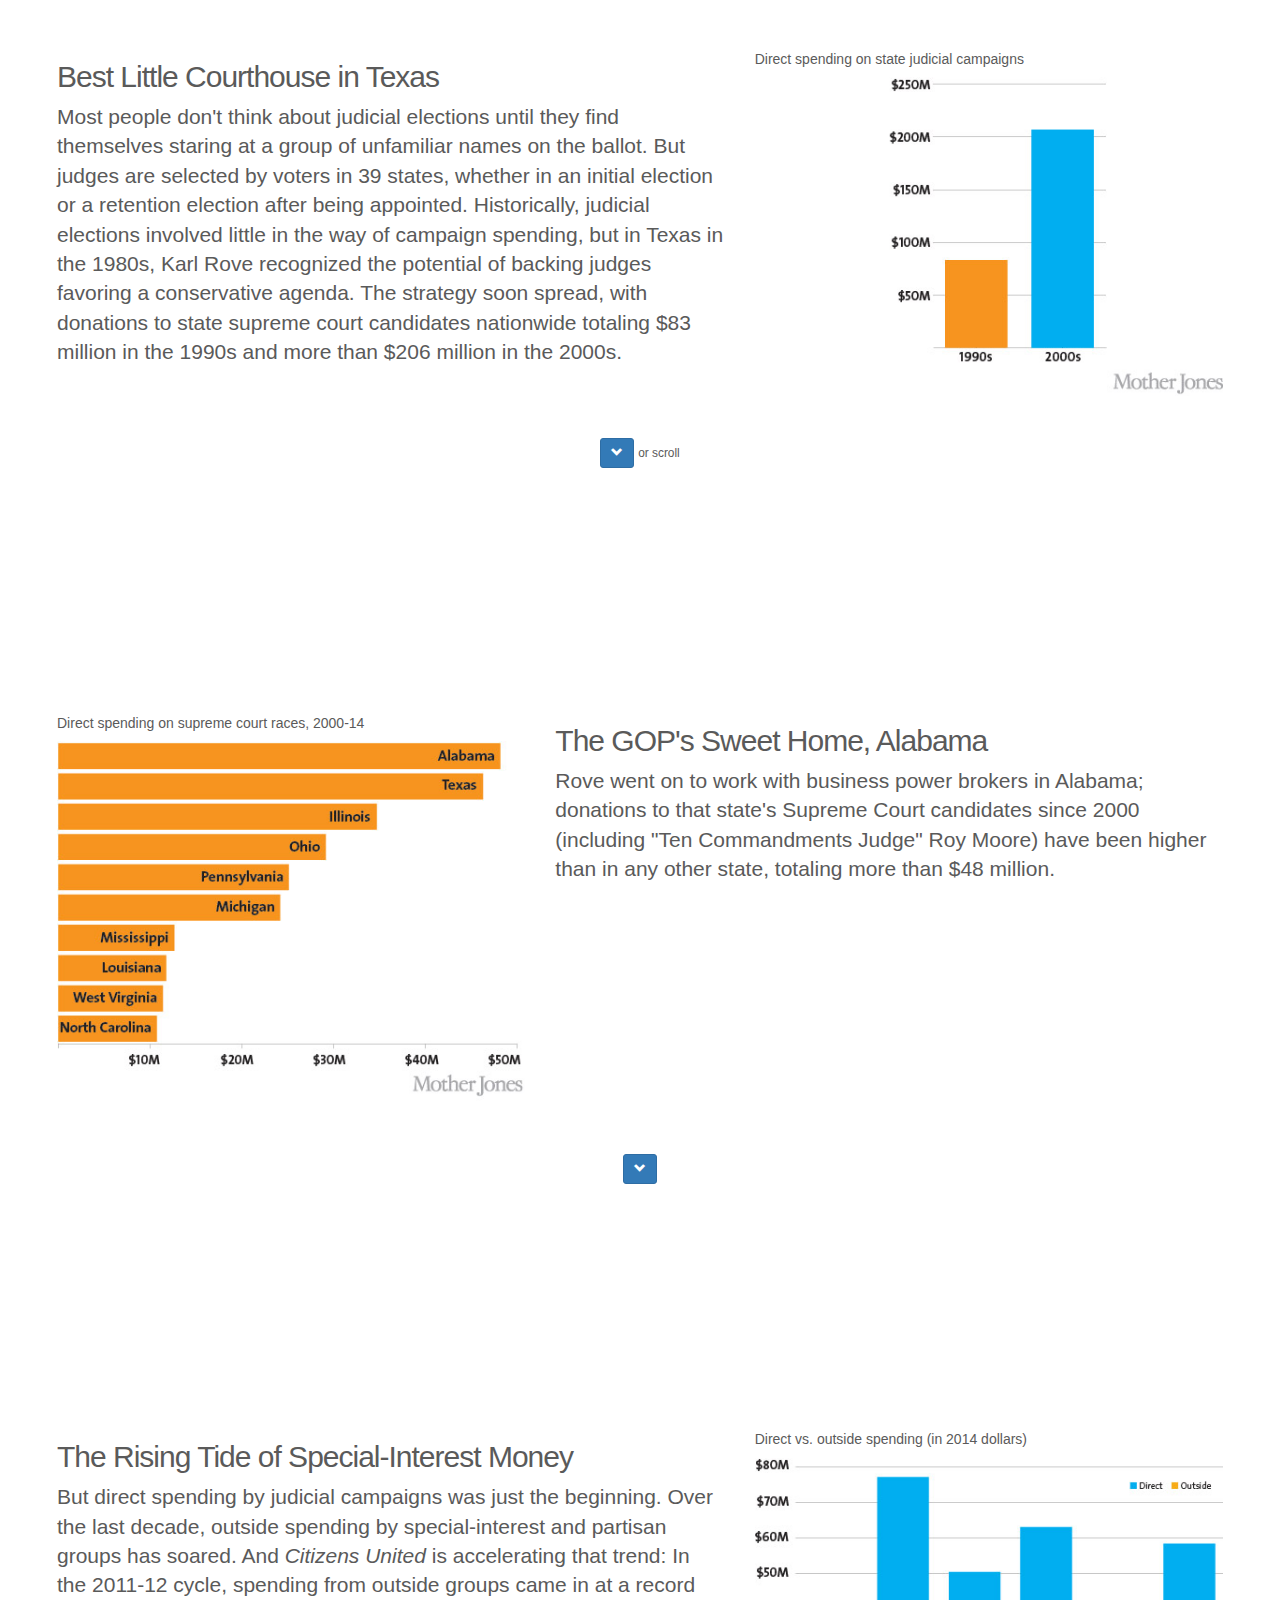
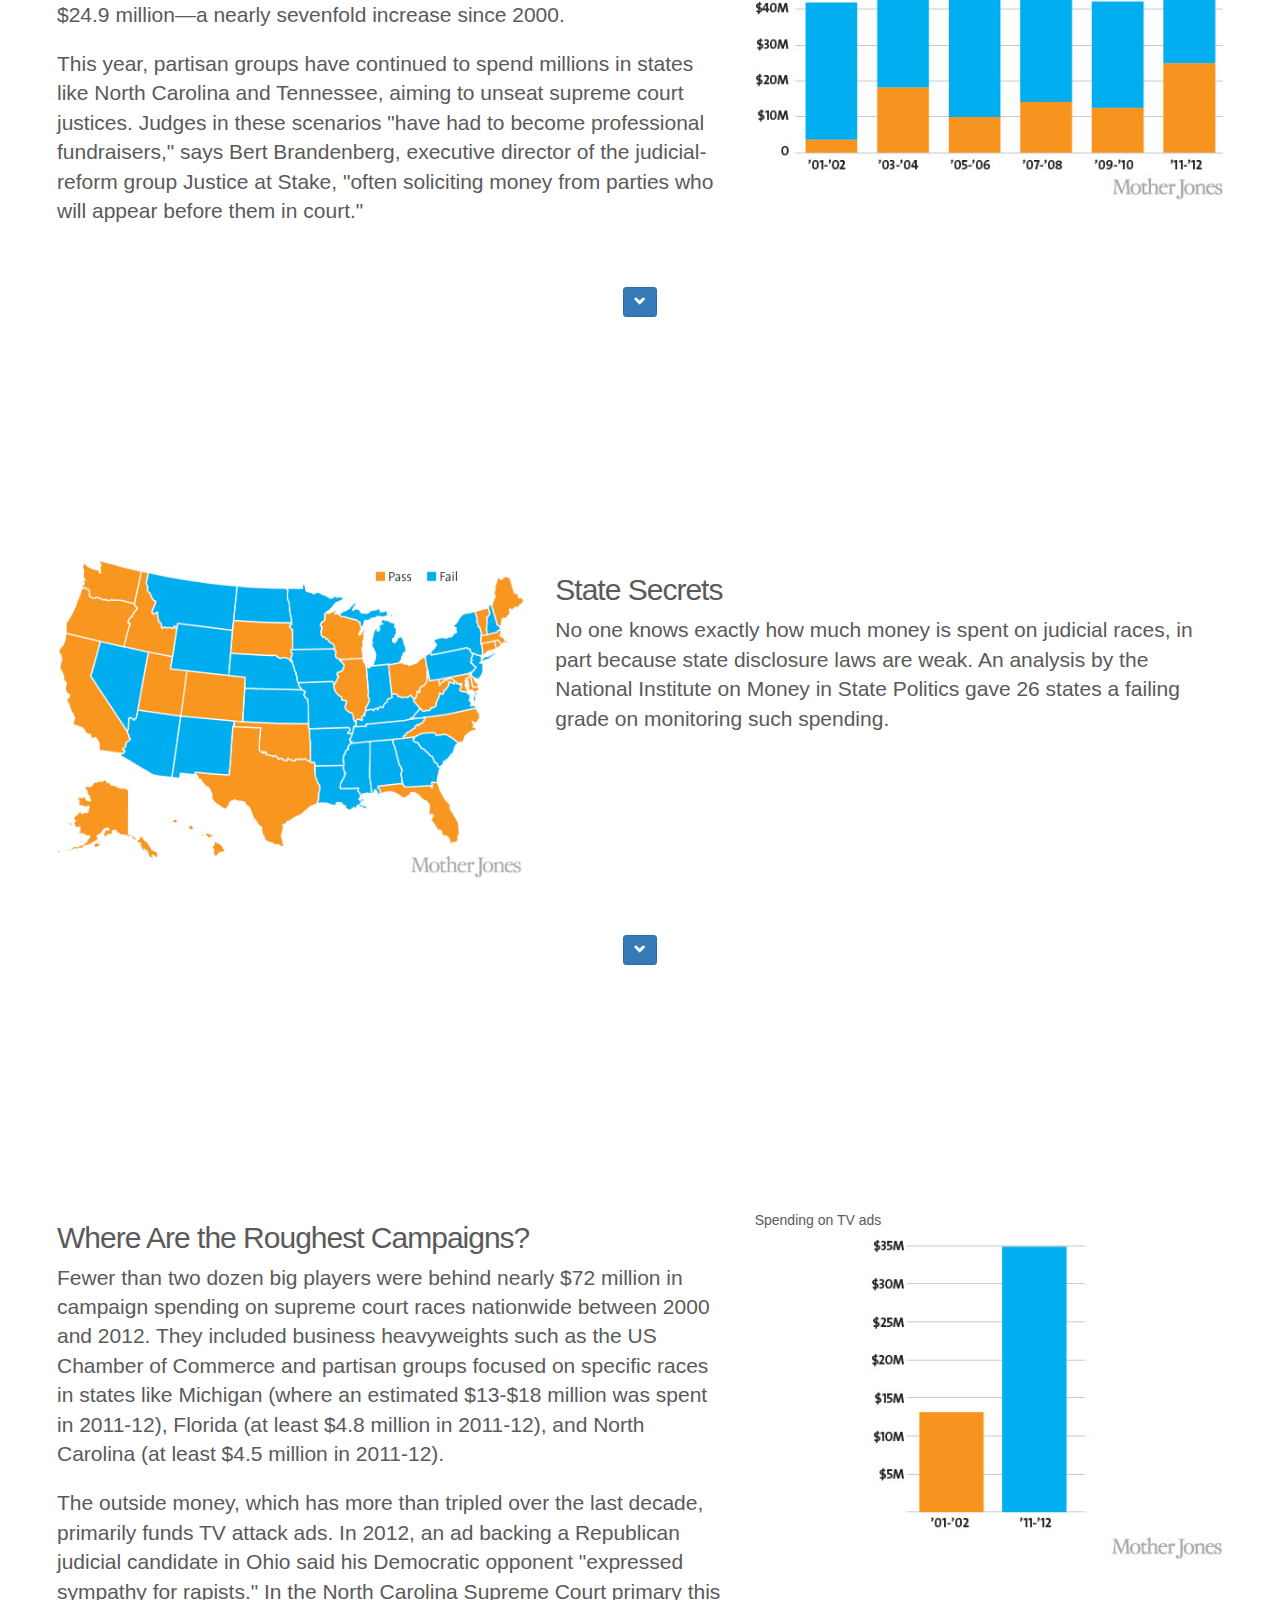
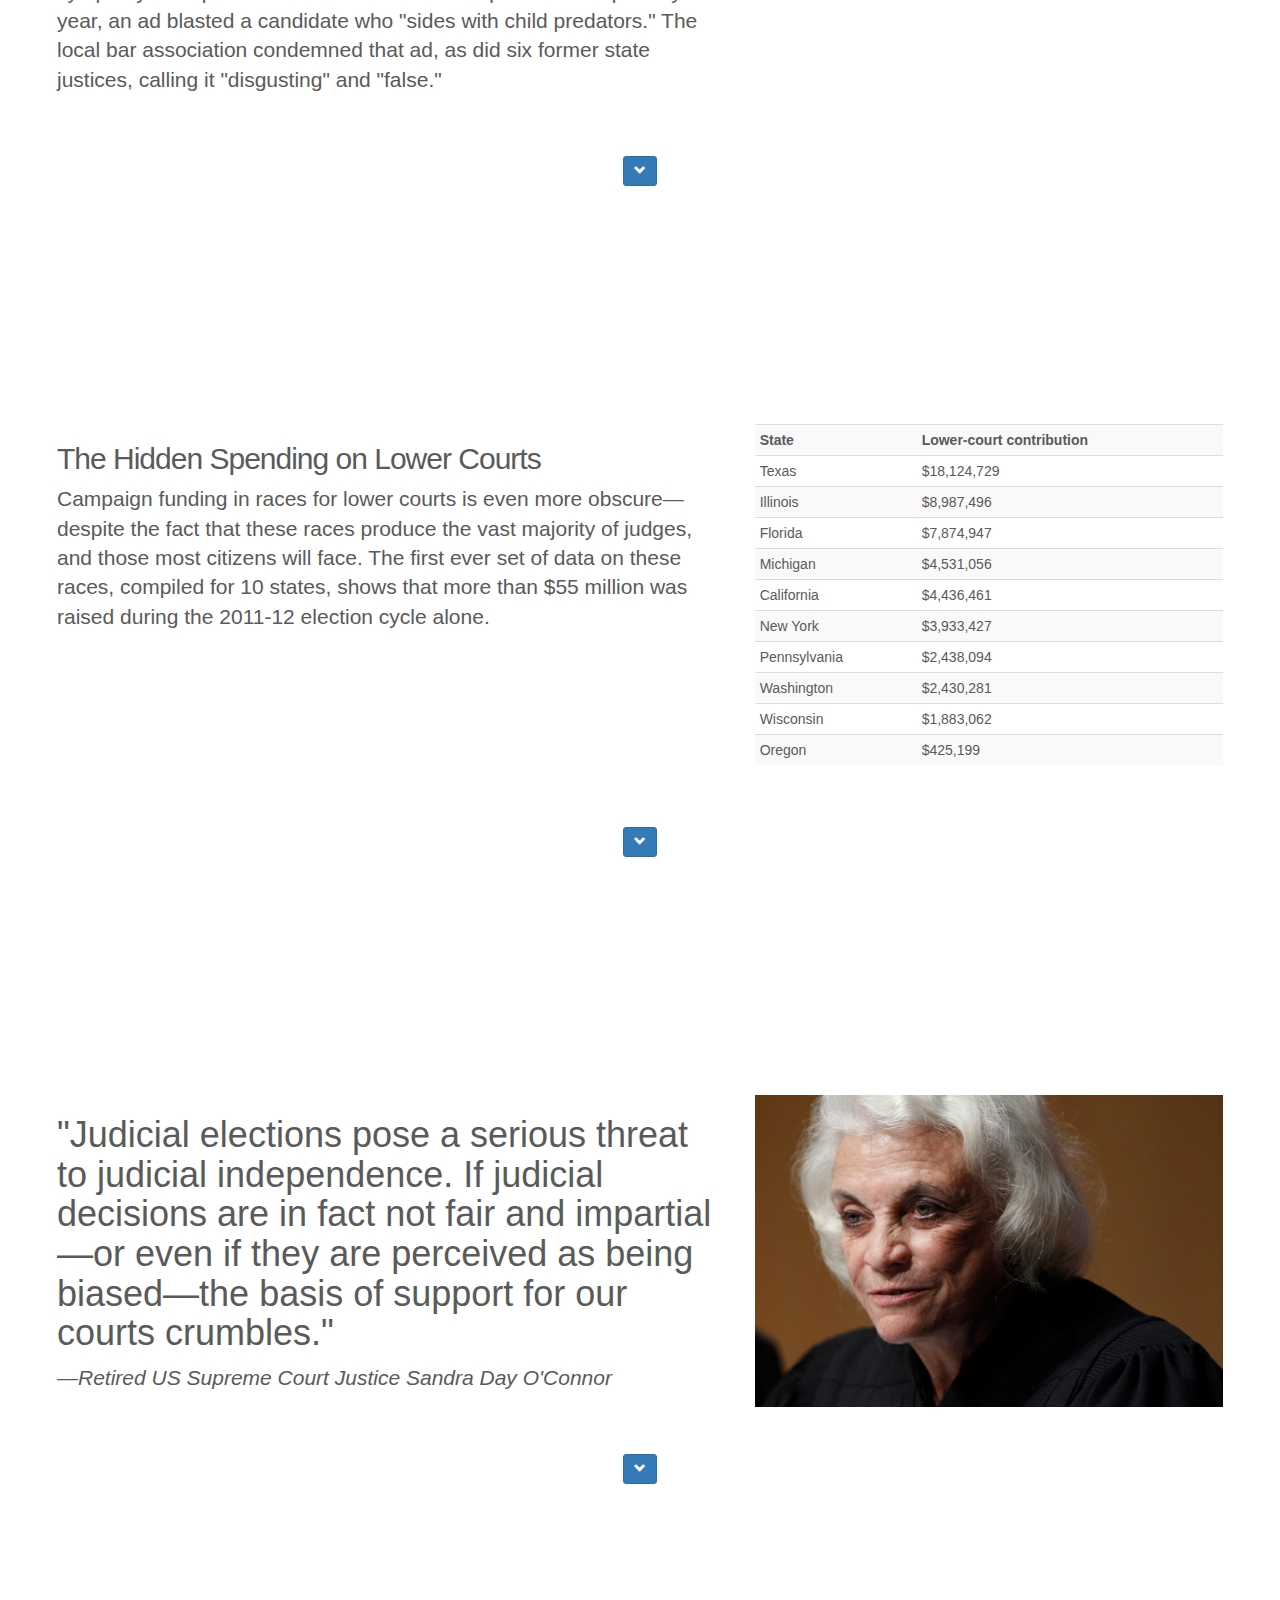
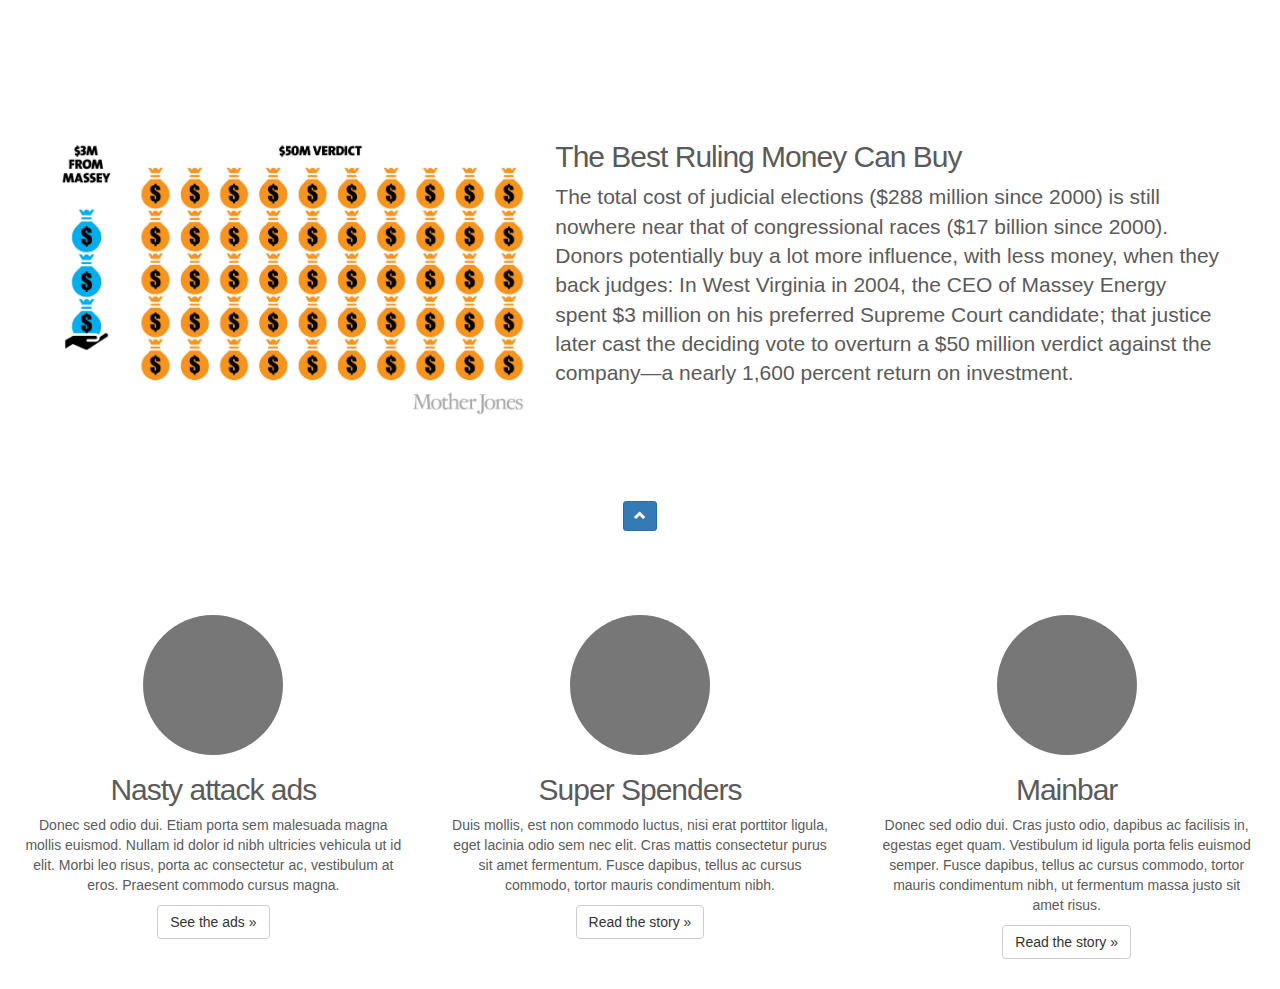
==== index.html @ cfb6a89c "Better shell positioning" ====
<!DOCTYPE html>
<html lang="en">
<head>
<title>Mother Jones Judicial Elections Explainer</title>
<meta charset="utf-8">
<meta http-equiv="X-UA-Compatible" content="IE=edge">
<meta name="viewport" content="width=device-width, initial-scale=1">
<link rel="stylesheet" href="https://maxcdn.bootstrapcdn.com/bootstrap/3.2.0/css/bootstrap.min.css">
<link href="style.css" rel="stylesheet">
<!-- HTML5 shim and Respond.js IE8 support of HTML5 elements and media queries -->
<!--[if lt IE 9]>
<script src="https://oss.maxcdn.com/html5shiv/3.7.2/html5shiv.min.js"></script>
<script src="https://oss.maxcdn.com/respond/1.4.2/respond.min.js"></script>
<![endif]-->
  
</head>

<body>

<div class="container-fluid">

<section class="row" id="start">        
<div class="col-md-7">
<h2>Best Little Courthouse in Texas</h2>
<p class="lead">Most people don't think about judicial elections until they find themselves staring at a group of unfamiliar names on the ballot. But judges are selected by voters in 39 states, whether in an initial election or a retention election after being appointed. Historically, judicial elections involved little in the way of campaign spending, but in Texas in the 1980s, Karl Rove recognized the potential of backing judges favoring a conservative agenda. The strategy soon spread, with donations to state supreme court candidates nationwide totaling $83 million in the 1990s and more than $206 million in the 2000s.</p>
</div>
<div class="col-md-5">
<div class="caption">
<h5>Direct spending on state judicial campaigns</h5>
</div>
<img class="img-responsive" src="img/rove.jpg" alt="Generic placeholder image"/>
</div>    
</section>
<p class="text-center jump">
<a data-scroll class="btn btn-primary btn-sm" href="#alabama" role="button"><span class="glyphicon glyphicon-chevron-down"></span></a>
<span class="muted small">or scroll</span>
</p>


<section class="row" id="alabama">
<div class="col-md-5">
<div class="caption">
<h5>Direct spending on supreme court races, 2000-14</h5>
</div>
<img class="img-responsive" src="img/topten.jpg" alt="Generic placeholder image">
</div>
<div class="col-md-7">
<h2>The GOP's Sweet Home, Alabama</h2>
<p class="lead">Rove went on to work with business power brokers in Alabama; donations to that state's Supreme Court candidates since 2000 (including "Ten Commandments Judge" Roy Moore) have been higher than in any other state, totaling more than $48 million.</p>
</div>
</section>
<p class="text-center jump">
<a data-scroll class="btn btn-primary btn-sm" href="#specint" role="button"><span class="glyphicon glyphicon-chevron-down"></span></a>
</p>



<section class="row" id="specint">
<div class="col-md-7">
<h2>The Rising Tide of Special-Interest Money</h2>
<p class="lead">But direct spending by judicial campaigns was just the beginning. Over the last decade, outside spending by special-interest and partisan groups has soared. And <em>Citizens United</em> is accelerating that trend: In the 2011-12 cycle, spending from outside groups came in at a record $24.9 million&#8212;a nearly sevenfold increase since 2000.</p>
<p class="lead">This year, partisan groups have continued to spend millions in states like North Carolina and Tennessee, aiming to unseat supreme court justices.
Judges in these scenarios "have had to become professional fundraisers," says Bert Brandenberg, executive director of the judicial-reform group Justice at Stake, "often soliciting money from parties who will appear before them in court."</p>
</div>
<div class="col-md-5">
<div class="caption">
<h5>Direct vs. outside spending (in 2014 dollars)</h5>
</div>
<img class="img-responsive" src="img/independentspending.jpg" alt="Generic placeholder image">
</section>
<p class="text-center jump">
<a data-scroll class="btn btn-primary btn-sm" href="#failing" role="button"><span class="glyphicon glyphicon-chevron-down"></span></a>
</p>

<section class="row" id="failing">
<div class="col-md-5">
<img class="img-responsive" src="img/failing.jpg" alt="Generic placeholder image">
</div>
<div class="col-md-7">
<h2>State Secrets</h2>
<p class="lead">No one knows exactly how much money is spent on judicial races, in part because state disclosure laws are weak. An analysis by the National Institute on Money in State Politics gave 26 states a failing grade on monitoring such spending.</p>
</div>
</section>
<p class="text-center jump">
<a data-scroll class="btn btn-primary btn-sm" href="#ads" role="button"><span class="glyphicon glyphicon-chevron-down"></span></a>
</p>



<section class="row" id="ads">
<div class="col-md-7">
<h2>Where Are the Roughest Campaigns?</h2>
<p class="lead">Fewer than two dozen big players were behind nearly $72 million in campaign spending on supreme court races nationwide between 2000 and 2012. They included business heavyweights such as the US Chamber of Commerce and partisan groups focused on specific races in states like Michigan (where an estimated $13-$18 million was spent in 2011-12), Florida (at least $4.8 million in 2011-12), and North Carolina (at least $4.5 million in 2011-12).<p>
<p class="lead">The outside money, which has more than tripled over the last decade, primarily funds TV attack ads. In 2012, an ad backing a Republican judicial candidate in Ohio said his Democratic opponent "expressed sympathy for rapists." In the North Carolina Supreme Court primary this year, an ad blasted a candidate who "sides with child predators." The local bar association condemned that ad, as did six former state justices, calling it "disgusting" and "false."</p>
</div>
<div class="col-md-5">
<div class="caption">
<h5>Spending on TV ads</h5>
</div>
<img class="img-responsive" src="img/ads.jpg" alt="Generic placeholder image">
</div>
</section>
<p class="text-center jump">
<a data-scroll class="btn btn-primary btn-sm" href="#lowercourts" role="button"><span class="glyphicon glyphicon-chevron-down"></span></a>
</p>



<section class="row" id="lowercourts">
<div class="col-md-7">
<h2>The Hidden Spending on Lower Courts</h2>
<p class="lead">Campaign funding in races for lower courts is even more obscure&#8212;despite the fact that these races produce the vast majority of judges, and those most citizens will face. The first ever set of data on these races, compiled for 10 states, shows that more than $55 million was raised during the 2011-12 election cycle alone.</p>
</div>
<div class="col-md-5">
<table class="table table-condensed table-striped">
<tr><th>State</th><th>Lower-court contribution</th></tr>
<tr><td>Texas</td><td>$18,124,729</td></tr>
<tr><td>Illinois</td><td>$8,987,496</td></tr>
<tr><td>Florida</td><td>$7,874,947</td></tr>
<tr><td>Michigan</td><td>$4,531,056</td></tr>
<tr><td>California</td><td>$4,436,461</td></tr>
<tr><td>New York</td><td>$3,933,427</td></tr>
<tr><td>Pennsylvania</td><td>$2,438,094</td></tr>
<tr><td>Washington</td><td>$2,430,281</td></tr>
<tr><td>Wisconsin</td><td>$1,883,062</td></tr>
<tr><td>Oregon</td><td>$425,199</td></tr>
</table>
</div>
</section>
<p class="text-center jump">
<a data-scroll class="btn btn-primary btn-sm" href="#oconnor" role="button"><span class="glyphicon glyphicon-chevron-down"></span></a>
</p>

<section class="row" id="oconnor">
<div class="col-md-7">
<div class="center-block lead">
<h1>"Judicial elections pose a serious threat to judicial independence. If judicial decisions are in fact not fair and impartial&#8212;or even if they are perceived as being biased&#8212;the basis of support for our courts crumbles."
</h1>
<footer><cite title="Source Title">&#8212;Retired US Supreme Court Justice Sandra Day O'Connor</cite></footer>
</div>
</div>
<div class="col-md-5">
<div class="caption">
</div>
<img class="img-responsive" src="img/oconnor.jpg" alt="Generic placeholder image">
</div>
</section>
<p class="text-center jump">
<a data-scroll class="btn btn-primary btn-sm" href="#superspenders" role="button"><span class="glyphicon glyphicon-chevron-down"></span></a>
</p>



<section class="row" id="superspenders">
<div class="col-md-5">
<img class="img-responsive" src="img/judicial_map-money2.jpg" alt="Generic placeholder image">
</div>
<div class="col-md-7">
<h2>The Best Ruling Money Can Buy</h2>
<p class="lead">The total cost of judicial elections ($288 million since 2000) is still nowhere near that of congressional races ($17 billion since 2000). Donors potentially buy a lot more influence, with less money, when they back judges: In West Virginia in 2004, the CEO of Massey Energy spent $3 million on his preferred Supreme Court candidate; that justice later cast the deciding vote to overturn a $50 million verdict against the company&#8212;a nearly 1,600 percent return on investment.</p>
</div>
</section>
<p class="text-center jump" id="last">
<a data-scroll class="btn btn-primary btn-sm" href="#start" role="button"><span class="glyphicon glyphicon-chevron-up"></span></a>
</p>

<!-- /END THE SECTIONS -->

<!-- Three columns of text below the carousel -->
<div class="row">
<div class="col-lg-4">
<img class="img-circle" src="[data-uri]" alt="Generic placeholder image" style="width: 140px; height: 140px;">
<h2>Nasty attack ads</h2>
<p>Donec sed odio dui. Etiam porta sem malesuada magna mollis euismod. Nullam id dolor id nibh ultricies vehicula ut id elit. Morbi leo risus, porta ac consectetur ac, vestibulum at eros. Praesent commodo cursus magna.</p>
<p><a class="btn btn-default" href="#" role="button">See the ads &raquo;</a></p>
</div><!-- /.col-lg-4 -->
<div class="col-lg-4">
<img class="img-circle" src="[data-uri]" alt="Generic placeholder image" style="width: 140px; height: 140px;">
<h2>Super Spenders</h2>
<p>Duis mollis, est non commodo luctus, nisi erat porttitor ligula, eget lacinia odio sem nec elit. Cras mattis consectetur purus sit amet fermentum. Fusce dapibus, tellus ac cursus commodo, tortor mauris condimentum nibh.</p>
<p><a class="btn btn-default" href="#" role="button">Read the story &raquo;</a></p>
</div><!-- /.col-lg-4 -->
<div class="col-lg-4">
<img class="img-circle" src="[data-uri]" alt="Generic placeholder image" style="width: 140px; height: 140px;">
<h2>Mainbar</h2>
<p>Donec sed odio dui. Cras justo odio, dapibus ac facilisis in, egestas eget quam. Vestibulum id ligula porta felis euismod semper. Fusce dapibus, tellus ac cursus commodo, tortor mauris condimentum nibh, ut fermentum massa justo sit amet risus.</p>
<p><a class="btn btn-default" href="#" role="button">Read the story &raquo;</a></p>
</div><!-- /.col-lg-4 -->
</div><!-- /.row -->

<script src="https://ajax.googleapis.com/ajax/libs/jquery/1.11.1/jquery.min.js"></script>
<script type="text/javascript" src="http://assets.motherjones.com/interactives/plugins/pym.js/src/pym.js"></script>
<script src="js/smooth-scroll.js"></script>
<script> smoothScroll.init({
}); 
</script>
<script> var pymChild = new pym.Child(); </script>

</div>

</body>
</html>
---- style.css ----
body {
color: #5a5a5a;
}

.col-lg-4 {
margin-bottom: 20px;
text-align: center;
}

.col-lg-4 p {
margin-right: 10px;
margin-left: 10px;
}

section {
padding: 3em;
}

h2 {
font-weight: 300;
line-height: 1;
letter-spacing: -1px;
}

.jump {
margin-bottom: 14em;
}

#last {
  margin-bottom: 6em;
}


@media only screen and (min-width : 320px) and (max-width : 480px) {

.jump {
  display: none;
}
section {
  padding: 1em;
  margin-bottom: 10em;
}
h1 {
	font-size: 1.5em;
}
}
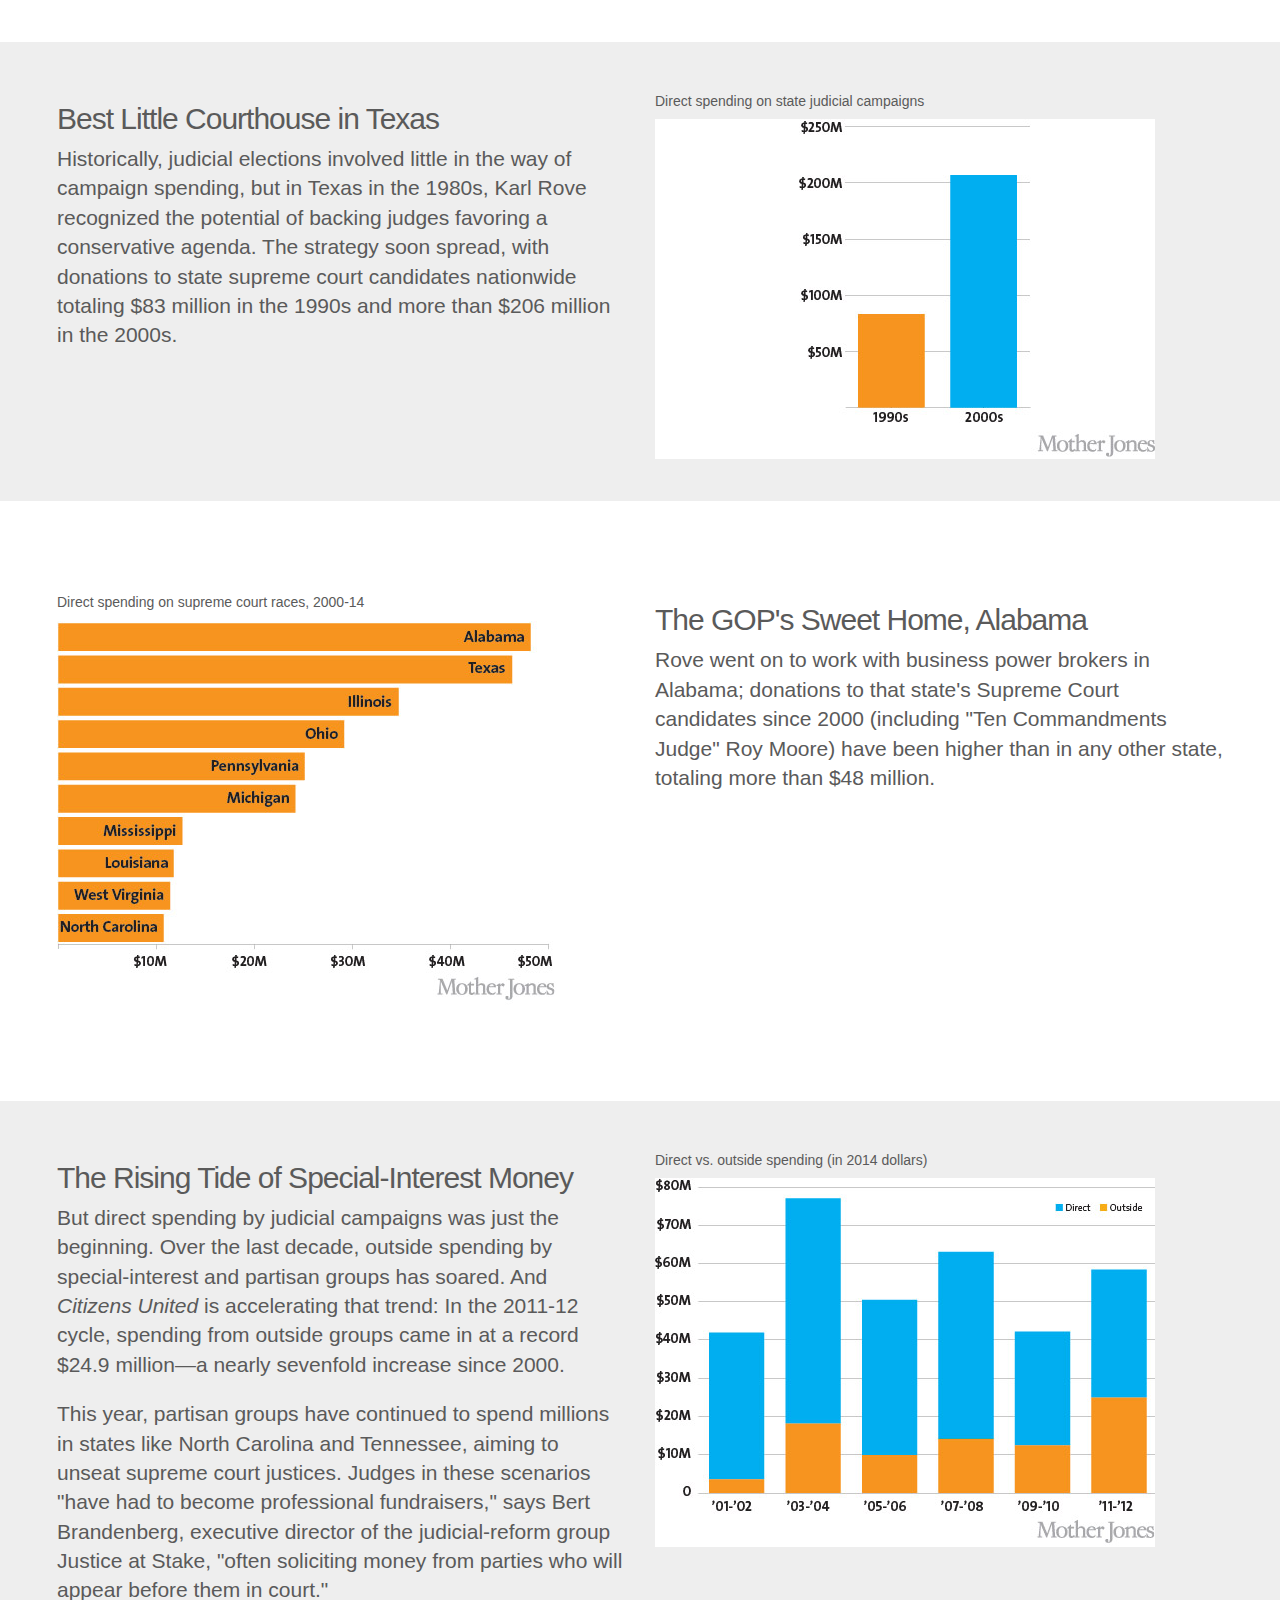
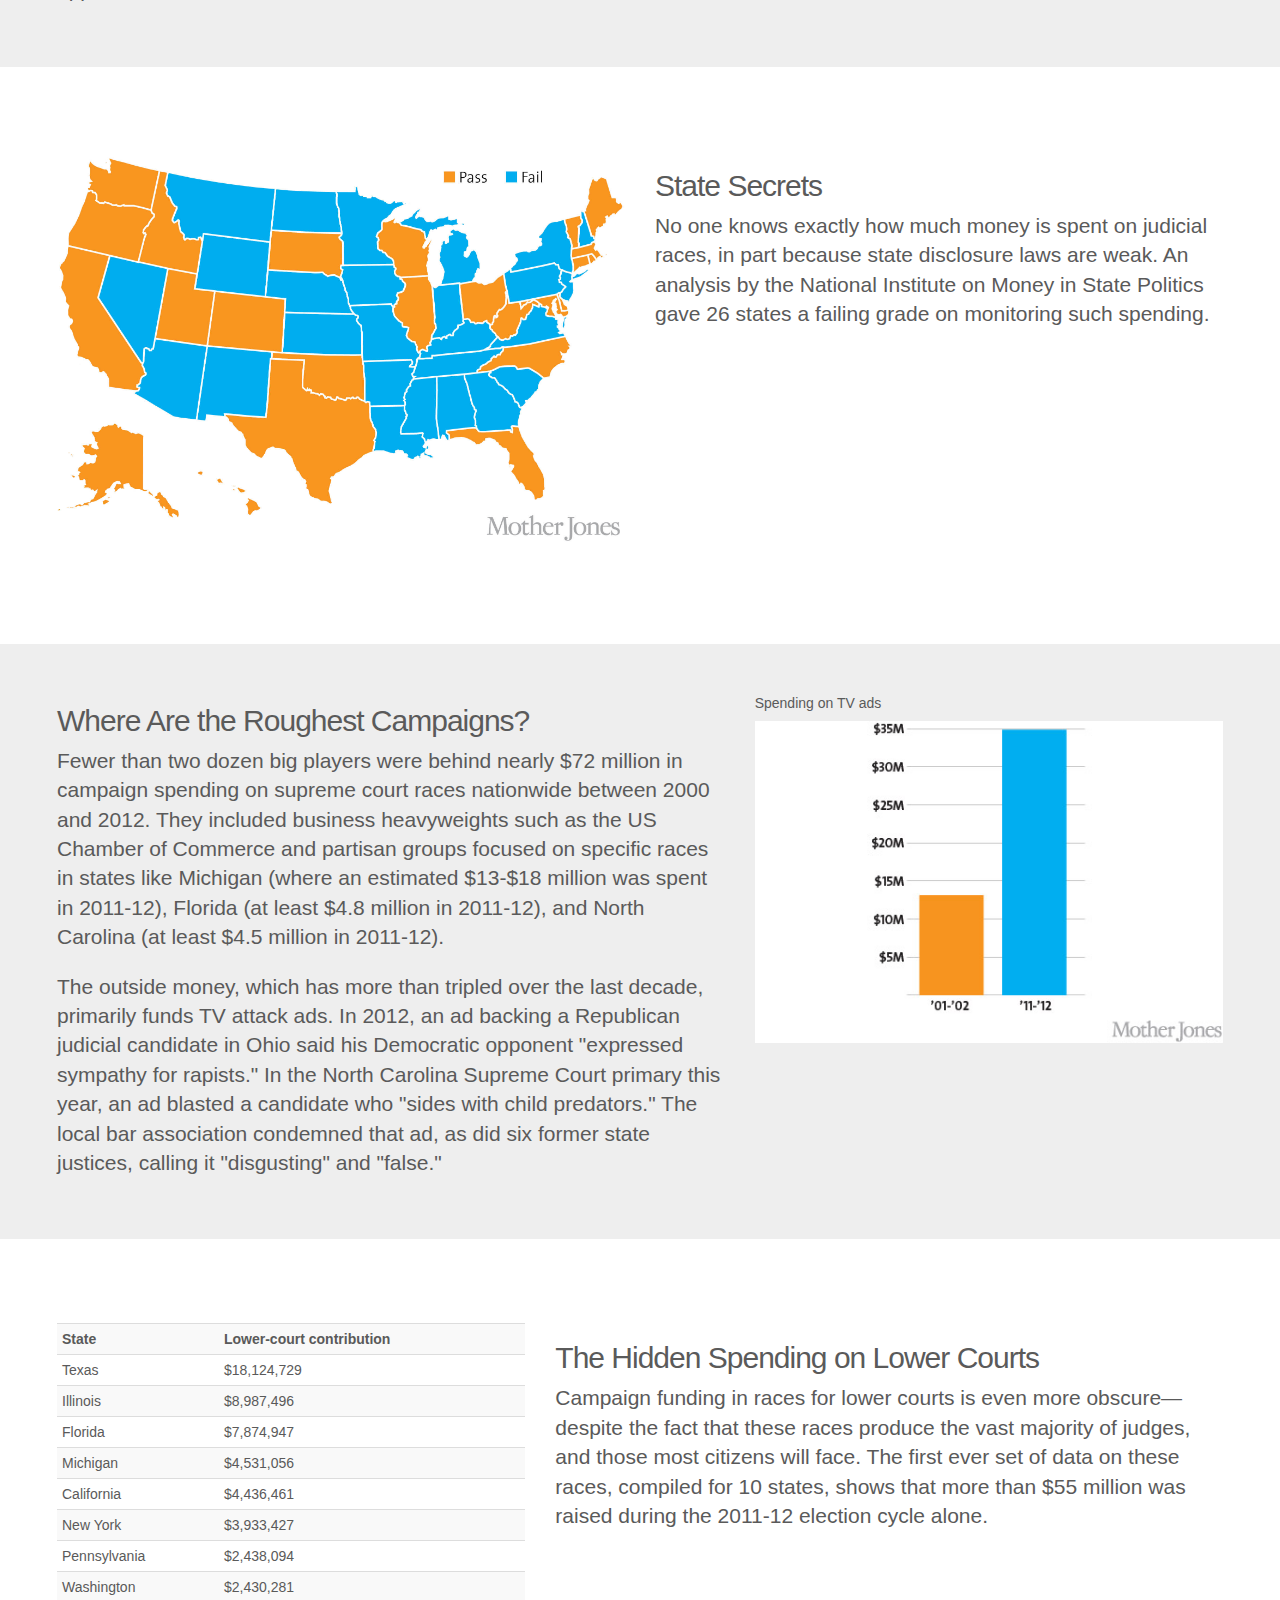
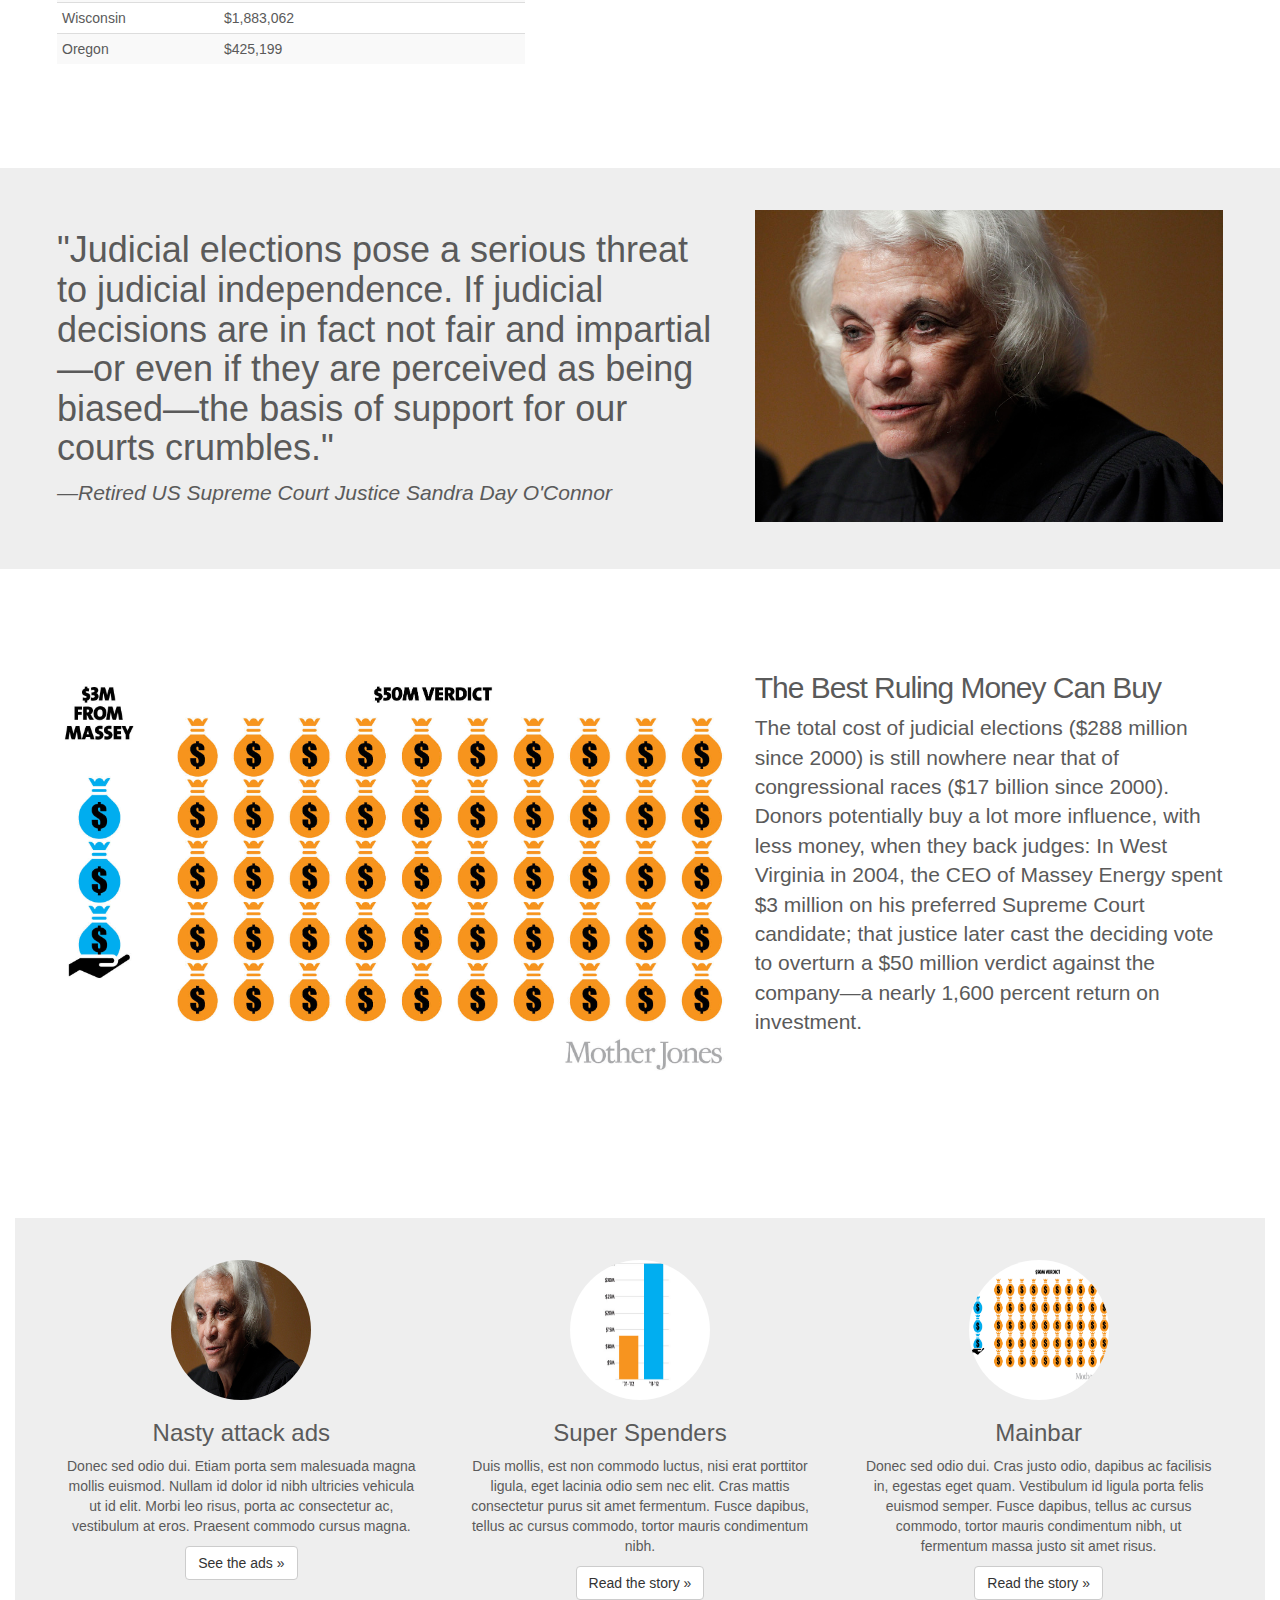
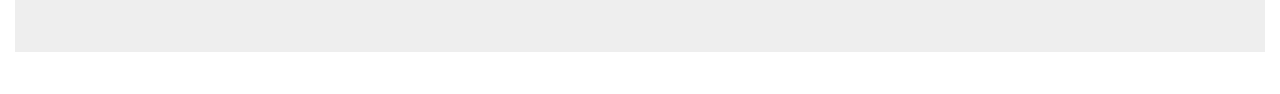
==== commit bdcf7f41: "Disabled scroll, restyled for mobile" ====
--- a/index.html
+++ b/index.html
@@ -19,73 +19,56 @@
 
 <div class="container-fluid">
 
+<!-- START PANELS -->
 <section class="row" id="start">        
-<div class="col-md-7">
+<div class="col-md-6">
 <h2>Best Little Courthouse in Texas</h2>
-<p class="lead">Most people don't think about judicial elections until they find themselves staring at a group of unfamiliar names on the ballot. But judges are selected by voters in 39 states, whether in an initial election or a retention election after being appointed. Historically, judicial elections involved little in the way of campaign spending, but in Texas in the 1980s, Karl Rove recognized the potential of backing judges favoring a conservative agenda. The strategy soon spread, with donations to state supreme court candidates nationwide totaling $83 million in the 1990s and more than $206 million in the 2000s.</p>
+<p class="lead">Historically, judicial elections involved little in the way of campaign spending, but in Texas in the 1980s, Karl Rove recognized the potential of backing judges favoring a conservative agenda. The strategy soon spread, with donations to state supreme court candidates nationwide totaling $83 million in the 1990s and more than $206 million in the 2000s.</p>
 </div>
-<div class="col-md-5">
+<div class="col-md-6">
 <div class="caption">
 <h5>Direct spending on state judicial campaigns</h5>
 </div>
 <img class="img-responsive" src="img/rove.jpg" alt="Generic placeholder image"/>
 </div>    
 </section>
-<p class="text-center jump">
-<a data-scroll class="btn btn-primary btn-sm" href="#alabama" role="button"><span class="glyphicon glyphicon-chevron-down"></span></a>
-<span class="muted small">or scroll</span>
-</p>
-
 
 <section class="row" id="alabama">
-<div class="col-md-5">
+<div class="col-md-6">
 <div class="caption">
 <h5>Direct spending on supreme court races, 2000-14</h5>
 </div>
 <img class="img-responsive" src="img/topten.jpg" alt="Generic placeholder image">
 </div>
-<div class="col-md-7">
+<div class="col-md-6">
 <h2>The GOP's Sweet Home, Alabama</h2>
 <p class="lead">Rove went on to work with business power brokers in Alabama; donations to that state's Supreme Court candidates since 2000 (including "Ten Commandments Judge" Roy Moore) have been higher than in any other state, totaling more than $48 million.</p>
 </div>
 </section>
-<p class="text-center jump">
-<a data-scroll class="btn btn-primary btn-sm" href="#specint" role="button"><span class="glyphicon glyphicon-chevron-down"></span></a>
-</p>
-
-
 
 <section class="row" id="specint">
-<div class="col-md-7">
+<div class="col-md-6">
 <h2>The Rising Tide of Special-Interest Money</h2>
 <p class="lead">But direct spending by judicial campaigns was just the beginning. Over the last decade, outside spending by special-interest and partisan groups has soared. And <em>Citizens United</em> is accelerating that trend: In the 2011-12 cycle, spending from outside groups came in at a record $24.9 million&#8212;a nearly sevenfold increase since 2000.</p>
 <p class="lead">This year, partisan groups have continued to spend millions in states like North Carolina and Tennessee, aiming to unseat supreme court justices.
 Judges in these scenarios "have had to become professional fundraisers," says Bert Brandenberg, executive director of the judicial-reform group Justice at Stake, "often soliciting money from parties who will appear before them in court."</p>
 </div>
-<div class="col-md-5">
+<div class="col-md-6">
 <div class="caption">
 <h5>Direct vs. outside spending (in 2014 dollars)</h5>
 </div>
 <img class="img-responsive" src="img/independentspending.jpg" alt="Generic placeholder image">
 </section>
-<p class="text-center jump">
-<a data-scroll class="btn btn-primary btn-sm" href="#failing" role="button"><span class="glyphicon glyphicon-chevron-down"></span></a>
-</p>
 
 <section class="row" id="failing">
-<div class="col-md-5">
+<div class="col-md-6">
 <img class="img-responsive" src="img/failing.jpg" alt="Generic placeholder image">
 </div>
-<div class="col-md-7">
+<div class="col-md-6">
 <h2>State Secrets</h2>
 <p class="lead">No one knows exactly how much money is spent on judicial races, in part because state disclosure laws are weak. An analysis by the National Institute on Money in State Politics gave 26 states a failing grade on monitoring such spending.</p>
 </div>
 </section>
-<p class="text-center jump">
-<a data-scroll class="btn btn-primary btn-sm" href="#ads" role="button"><span class="glyphicon glyphicon-chevron-down"></span></a>
-</p>
-
-
 
 <section class="row" id="ads">
 <div class="col-md-7">
@@ -100,17 +83,8 @@
 <img class="img-responsive" src="img/ads.jpg" alt="Generic placeholder image">
 </div>
 </section>
-<p class="text-center jump">
-<a data-scroll class="btn btn-primary btn-sm" href="#lowercourts" role="button"><span class="glyphicon glyphicon-chevron-down"></span></a>
-</p>
-
-
 
 <section class="row" id="lowercourts">
-<div class="col-md-7">
-<h2>The Hidden Spending on Lower Courts</h2>
-<p class="lead">Campaign funding in races for lower courts is even more obscure&#8212;despite the fact that these races produce the vast majority of judges, and those most citizens will face. The first ever set of data on these races, compiled for 10 states, shows that more than $55 million was raised during the 2011-12 election cycle alone.</p>
-</div>
 <div class="col-md-5">
 <table class="table table-condensed table-striped">
 <tr><th>State</th><th>Lower-court contribution</th></tr>
@@ -126,10 +100,11 @@
 <tr><td>Oregon</td><td>$425,199</td></tr>
 </table>
 </div>
+<div class="col-md-7">
+<h2>The Hidden Spending on Lower Courts</h2>
+<p class="lead">Campaign funding in races for lower courts is even more obscure&#8212;despite the fact that these races produce the vast majority of judges, and those most citizens will face. The first ever set of data on these races, compiled for 10 states, shows that more than $55 million was raised during the 2011-12 election cycle alone.</p>
+</div>
 </section>
-<p class="text-center jump">
-<a data-scroll class="btn btn-primary btn-sm" href="#oconnor" role="button"><span class="glyphicon glyphicon-chevron-down"></span></a>
-</p>
 
 <section class="row" id="oconnor">
 <div class="col-md-7">
@@ -145,55 +120,43 @@
 <img class="img-responsive" src="img/oconnor.jpg" alt="Generic placeholder image">
 </div>
 </section>
-<p class="text-center jump">
-<a data-scroll class="btn btn-primary btn-sm" href="#superspenders" role="button"><span class="glyphicon glyphicon-chevron-down"></span></a>
-</p>
-
-
 
 <section class="row" id="superspenders">
-<div class="col-md-5">
+<div class="col-md-7">
 <img class="img-responsive" src="img/judicial_map-money2.jpg" alt="Generic placeholder image">
 </div>
-<div class="col-md-7">
+<div class="col-md-5">
 <h2>The Best Ruling Money Can Buy</h2>
 <p class="lead">The total cost of judicial elections ($288 million since 2000) is still nowhere near that of congressional races ($17 billion since 2000). Donors potentially buy a lot more influence, with less money, when they back judges: In West Virginia in 2004, the CEO of Massey Energy spent $3 million on his preferred Supreme Court candidate; that justice later cast the deciding vote to overturn a $50 million verdict against the company&#8212;a nearly 1,600 percent return on investment.</p>
 </div>
 </section>
-<p class="text-center jump" id="last">
-<a data-scroll class="btn btn-primary btn-sm" href="#start" role="button"><span class="glyphicon glyphicon-chevron-up"></span></a>
-</p>
+<!-- /END THE PANELS -->
 
-<!-- /END THE SECTIONS -->
 
-<!-- Three columns of text below the carousel -->
+<!-- START READMORE -->
+<section class="readmore">
 <div class="row">
-<div class="col-lg-4">
-<img class="img-circle" src="[data-uri]" alt="Generic placeholder image" style="width: 140px; height: 140px;">
-<h2>Nasty attack ads</h2>
+<div class="col-sm-4">
+<img class="img-circle" src="img/oconnor.jpg" alt="Generic placeholder image" style="width: 140px; height: 140px;">
+<h3>Nasty attack ads</h3>
 <p>Donec sed odio dui. Etiam porta sem malesuada magna mollis euismod. Nullam id dolor id nibh ultricies vehicula ut id elit. Morbi leo risus, porta ac consectetur ac, vestibulum at eros. Praesent commodo cursus magna.</p>
 <p><a class="btn btn-default" href="#" role="button">See the ads &raquo;</a></p>
-</div><!-- /.col-lg-4 -->
-<div class="col-lg-4">
-<img class="img-circle" src="[data-uri]" alt="Generic placeholder image" style="width: 140px; height: 140px;">
-<h2>Super Spenders</h2>
+</div>
+<div class="col-sm-4">
+<img class="img-circle" src="img/ads.jpg" alt="Generic placeholder image" style="width: 140px; height: 140px;">
+<h3>Super Spenders</h3>
 <p>Duis mollis, est non commodo luctus, nisi erat porttitor ligula, eget lacinia odio sem nec elit. Cras mattis consectetur purus sit amet fermentum. Fusce dapibus, tellus ac cursus commodo, tortor mauris condimentum nibh.</p>
 <p><a class="btn btn-default" href="#" role="button">Read the story &raquo;</a></p>
-</div><!-- /.col-lg-4 -->
-<div class="col-lg-4">
-<img class="img-circle" src="[data-uri]" alt="Generic placeholder image" style="width: 140px; height: 140px;">
-<h2>Mainbar</h2>
+</div>
+<div class="col-sm-4">
+<img class="img-circle" src="img/judicial_map-money2.jpg" alt="Generic placeholder image" style="width: 140px; height: 140px;">
+<h3>Mainbar</h3>
 <p>Donec sed odio dui. Cras justo odio, dapibus ac facilisis in, egestas eget quam. Vestibulum id ligula porta felis euismod semper. Fusce dapibus, tellus ac cursus commodo, tortor mauris condimentum nibh, ut fermentum massa justo sit amet risus.</p>
 <p><a class="btn btn-default" href="#" role="button">Read the story &raquo;</a></p>
-</div><!-- /.col-lg-4 -->
+</div>
 </div><!-- /.row -->
-
-<script src="https://ajax.googleapis.com/ajax/libs/jquery/1.11.1/jquery.min.js"></script>
+</section><!-- READMORE -->
 <script type="text/javascript" src="http://assets.motherjones.com/interactives/plugins/pym.js/src/pym.js"></script>
-<script src="js/smooth-scroll.js"></script>
-<script> smoothScroll.init({
-}); 
-</script>
 <script> var pymChild = new pym.Child(); </script>
 
 </div>
--- a/style.css
+++ b/style.css
@@ -3,18 +3,22 @@
 color: #5a5a5a;
 }
 
-.col-lg-4 {
-margin-bottom: 20px;
-text-align: center;
+section {
+padding: 3em;
+margin: 3em 0em;
 }
 
-.col-lg-4 p {
+section:nth-child(odd) {
+    background-color: #eee;
+}
+
+.readmore {
+  text-align: center;
+}
+
+.readmore p {
 margin-right: 10px;
 margin-left: 10px;
-}
-
-section {
-padding: 3em;
 }
 
 h2 {
@@ -23,24 +27,16 @@
 letter-spacing: -1px;
 }
 
-.jump {
-margin-bottom: 14em;
+@media only screen and (min-width : 320px) and (max-width : 480px) {
+
+section {
+  padding: 2em;
 }
 
-#last {
-  margin-bottom: 6em;
+.readmore .col-sm-4 {
+margin-top: 5em;
 }
 
-
-@media only screen and (min-width : 320px) and (max-width : 480px) {
-
-.jump {
-  display: none;
-}
-section {
-  padding: 1em;
-  margin-bottom: 10em;
-}
 h1 {
 	font-size: 1.5em;
 }
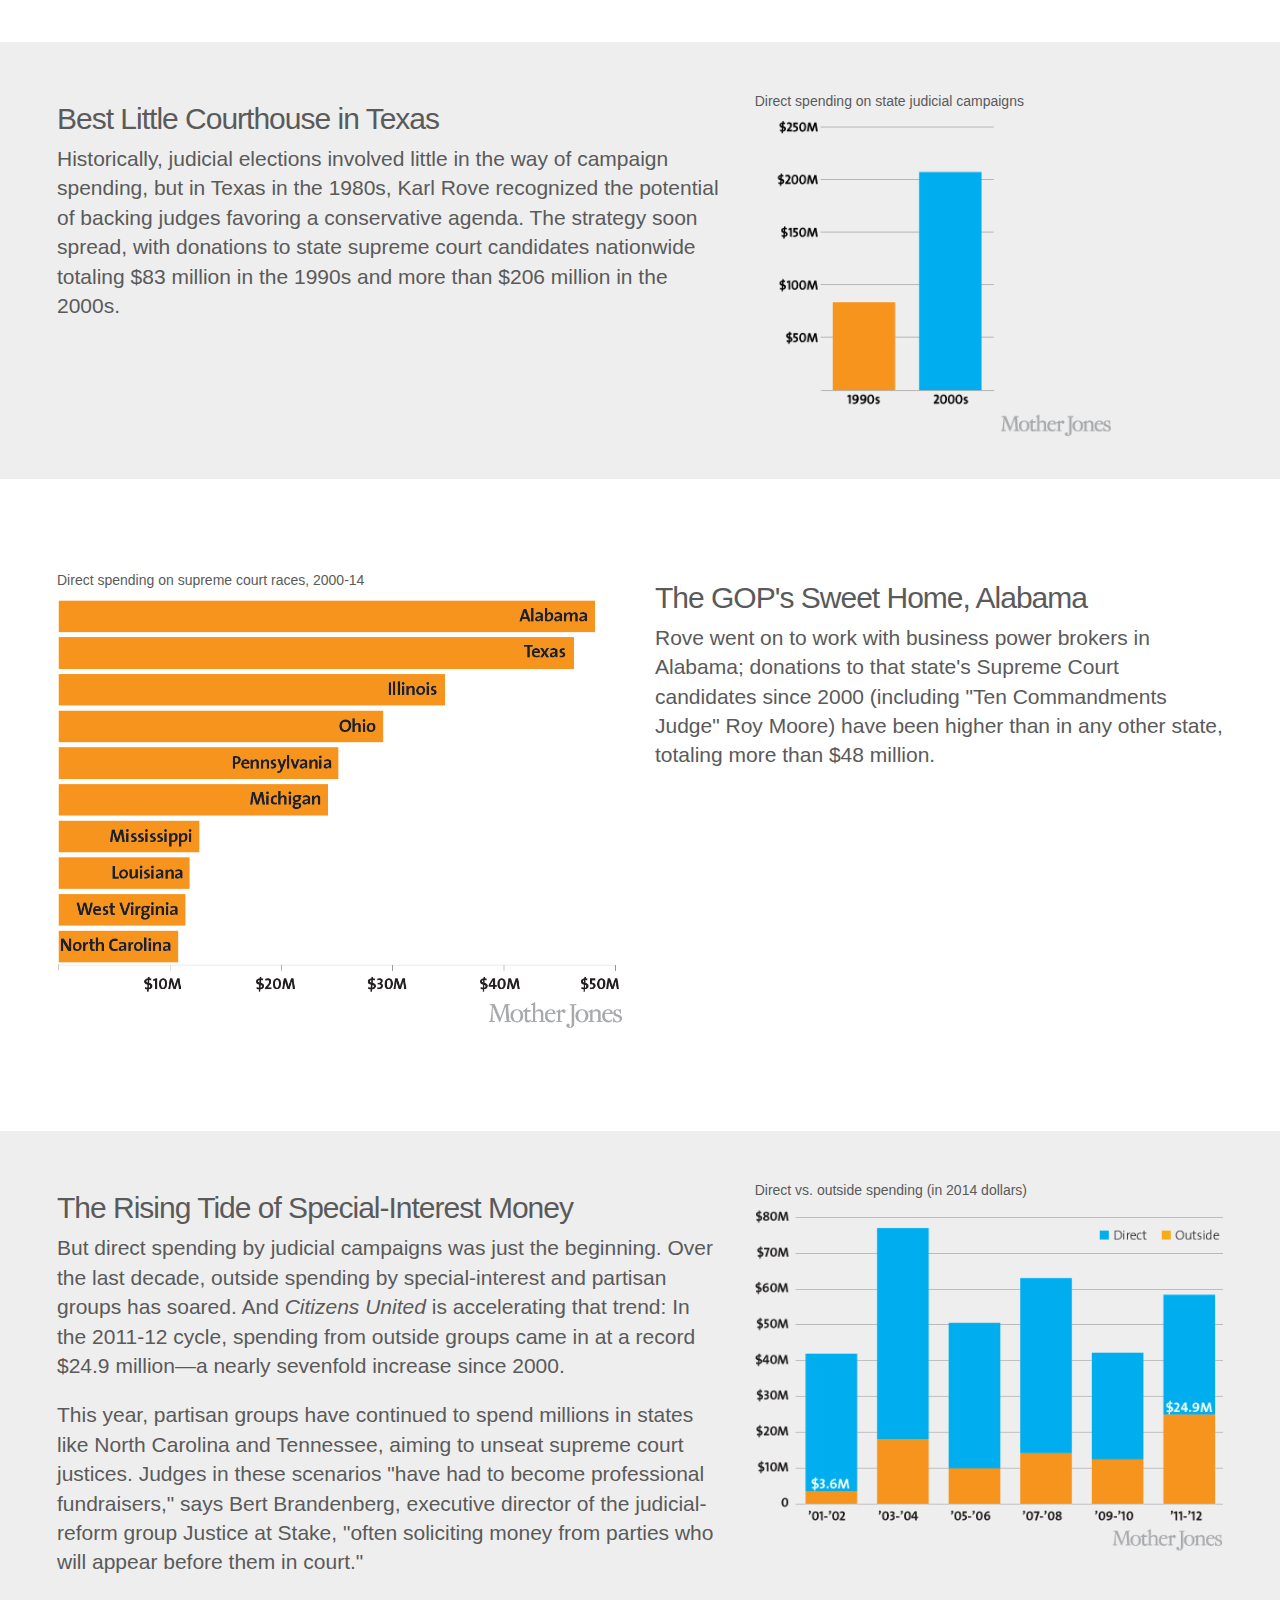
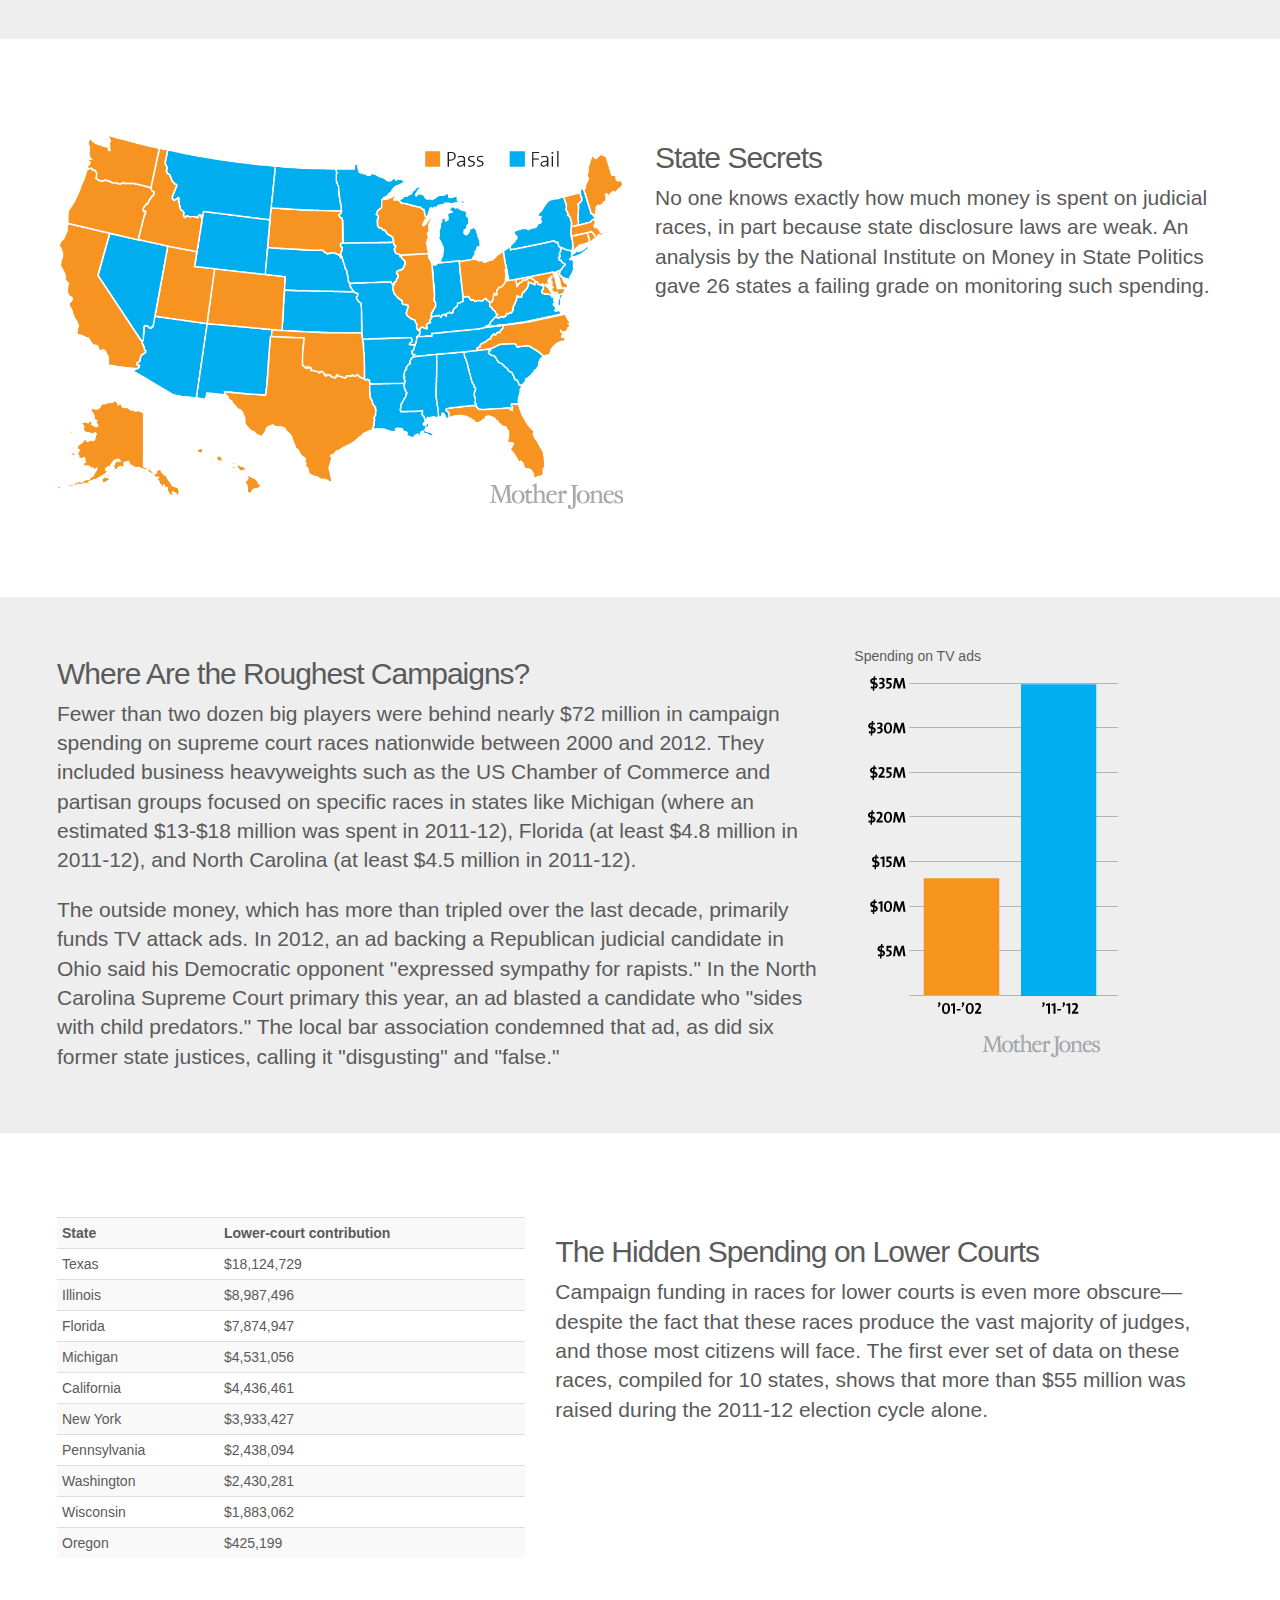
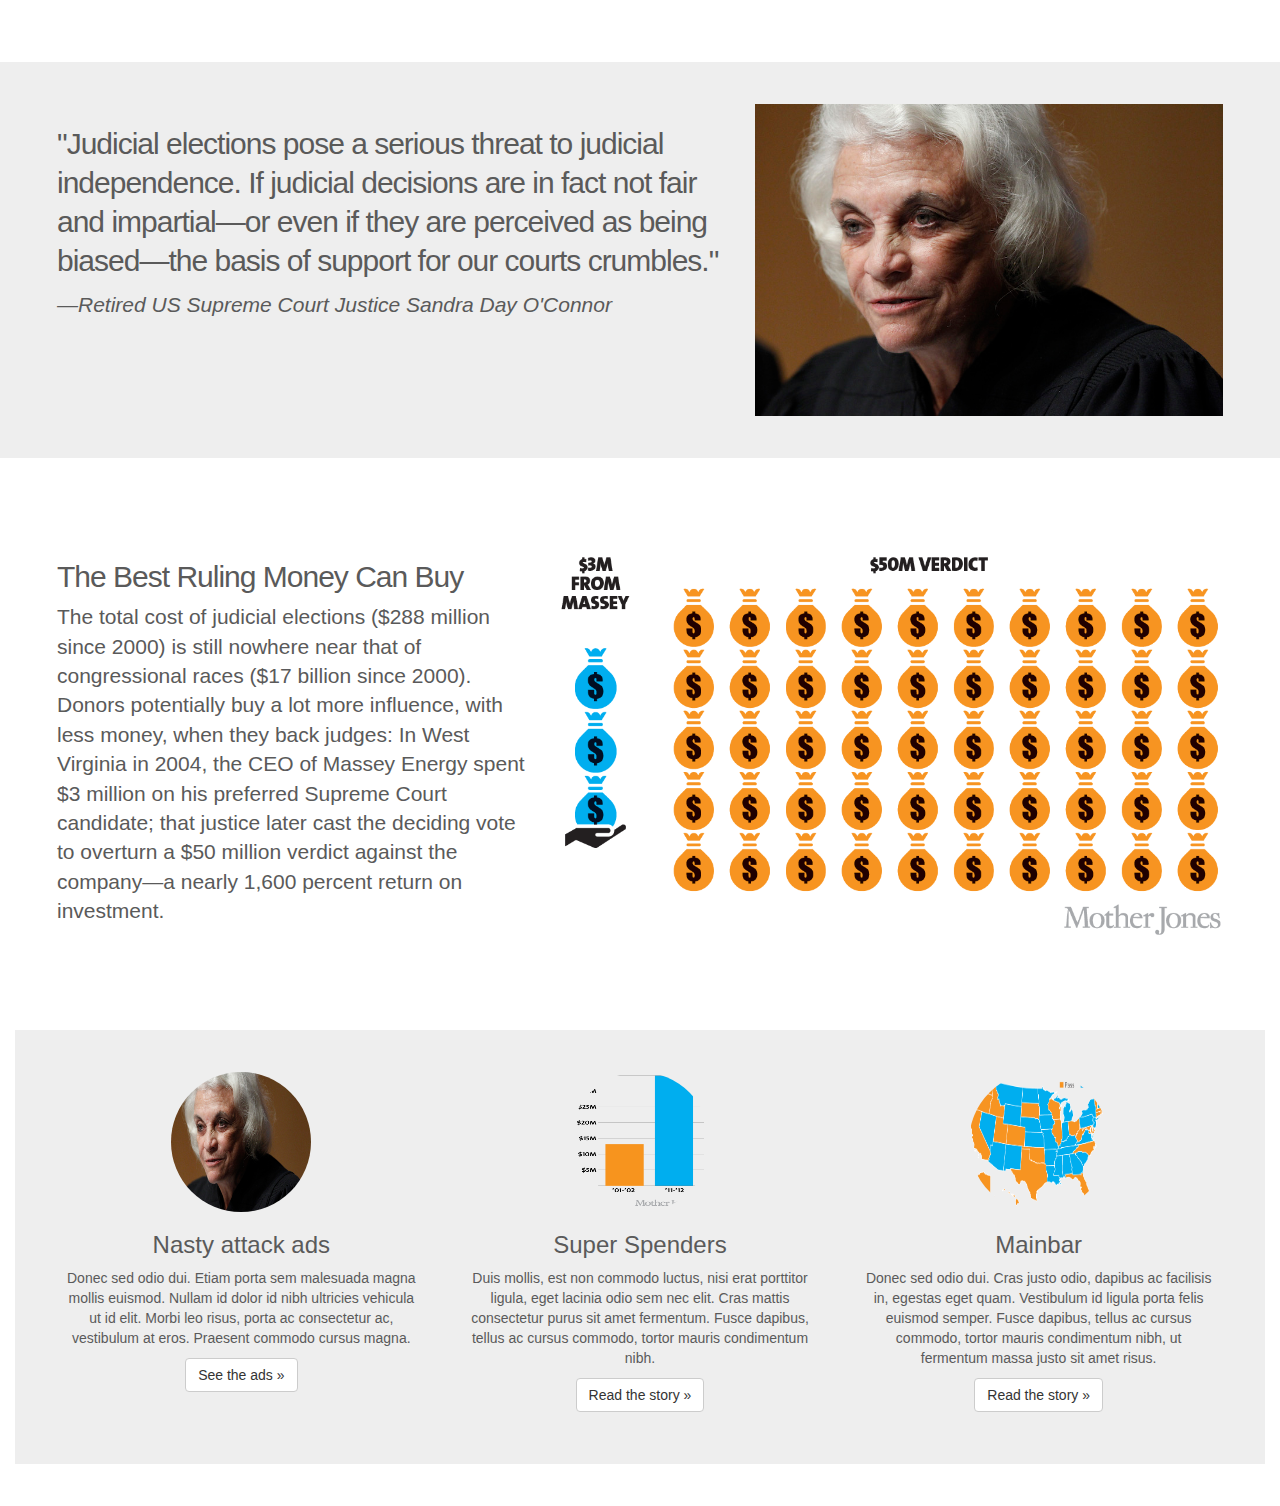
==== commit ce0d3d97: "Better images" ====
--- a/index.html
+++ b/index.html
@@ -21,15 +21,15 @@
 
 <!-- START PANELS -->
 <section class="row" id="start">        
-<div class="col-md-6">
+<div class="col-md-7">
 <h2>Best Little Courthouse in Texas</h2>
 <p class="lead">Historically, judicial elections involved little in the way of campaign spending, but in Texas in the 1980s, Karl Rove recognized the potential of backing judges favoring a conservative agenda. The strategy soon spread, with donations to state supreme court candidates nationwide totaling $83 million in the 1990s and more than $206 million in the 2000s.</p>
 </div>
-<div class="col-md-6">
+<div class="col-md-5">
 <div class="caption">
 <h5>Direct spending on state judicial campaigns</h5>
 </div>
-<img class="img-responsive" src="img/rove.jpg" alt="Generic placeholder image"/>
+<img class="img-responsive" src="img/rove.png" alt="Generic placeholder image"/>
 </div>    
 </section>
 
@@ -38,7 +38,7 @@
 <div class="caption">
 <h5>Direct spending on supreme court races, 2000-14</h5>
 </div>
-<img class="img-responsive" src="img/topten.jpg" alt="Generic placeholder image">
+<img class="img-responsive" src="img/topten.png" alt="Generic placeholder image">
 </div>
 <div class="col-md-6">
 <h2>The GOP's Sweet Home, Alabama</h2>
@@ -47,22 +47,22 @@
 </section>
 
 <section class="row" id="specint">
-<div class="col-md-6">
+<div class="col-md-7">
 <h2>The Rising Tide of Special-Interest Money</h2>
 <p class="lead">But direct spending by judicial campaigns was just the beginning. Over the last decade, outside spending by special-interest and partisan groups has soared. And <em>Citizens United</em> is accelerating that trend: In the 2011-12 cycle, spending from outside groups came in at a record $24.9 million&#8212;a nearly sevenfold increase since 2000.</p>
 <p class="lead">This year, partisan groups have continued to spend millions in states like North Carolina and Tennessee, aiming to unseat supreme court justices.
 Judges in these scenarios "have had to become professional fundraisers," says Bert Brandenberg, executive director of the judicial-reform group Justice at Stake, "often soliciting money from parties who will appear before them in court."</p>
 </div>
-<div class="col-md-6">
+<div class="col-md-5">
 <div class="caption">
 <h5>Direct vs. outside spending (in 2014 dollars)</h5>
 </div>
-<img class="img-responsive" src="img/independentspending.jpg" alt="Generic placeholder image">
+<img class="img-responsive" src="img/independentspending.png" alt="Generic placeholder image">
 </section>
 
 <section class="row" id="failing">
 <div class="col-md-6">
-<img class="img-responsive" src="img/failing.jpg" alt="Generic placeholder image">
+<img class="img-responsive" src="img/failing.png" alt="Generic placeholder image">
 </div>
 <div class="col-md-6">
 <h2>State Secrets</h2>
@@ -71,16 +71,16 @@
 </section>
 
 <section class="row" id="ads">
-<div class="col-md-7">
+<div class="col-md-8">
 <h2>Where Are the Roughest Campaigns?</h2>
 <p class="lead">Fewer than two dozen big players were behind nearly $72 million in campaign spending on supreme court races nationwide between 2000 and 2012. They included business heavyweights such as the US Chamber of Commerce and partisan groups focused on specific races in states like Michigan (where an estimated $13-$18 million was spent in 2011-12), Florida (at least $4.8 million in 2011-12), and North Carolina (at least $4.5 million in 2011-12).<p>
 <p class="lead">The outside money, which has more than tripled over the last decade, primarily funds TV attack ads. In 2012, an ad backing a Republican judicial candidate in Ohio said his Democratic opponent "expressed sympathy for rapists." In the North Carolina Supreme Court primary this year, an ad blasted a candidate who "sides with child predators." The local bar association condemned that ad, as did six former state justices, calling it "disgusting" and "false."</p>
 </div>
-<div class="col-md-5">
+<div class="col-md-4">
 <div class="caption">
 <h5>Spending on TV ads</h5>
 </div>
-<img class="img-responsive" src="img/ads.jpg" alt="Generic placeholder image">
+<img class="img-responsive" src="img/ads.png" alt="Generic placeholder image">
 </div>
 </section>
 
@@ -109,8 +109,8 @@
 <section class="row" id="oconnor">
 <div class="col-md-7">
 <div class="center-block lead">
-<h1>"Judicial elections pose a serious threat to judicial independence. If judicial decisions are in fact not fair and impartial&#8212;or even if they are perceived as being biased&#8212;the basis of support for our courts crumbles."
-</h1>
+<h2>"Judicial elections pose a serious threat to judicial independence. If judicial decisions are in fact not fair and impartial&#8212;or even if they are perceived as being biased&#8212;the basis of support for our courts crumbles."
+</h2>
 <footer><cite title="Source Title">&#8212;Retired US Supreme Court Justice Sandra Day O'Connor</cite></footer>
 </div>
 </div>
@@ -122,12 +122,12 @@
 </section>
 
 <section class="row" id="superspenders">
-<div class="col-md-7">
-<img class="img-responsive" src="img/judicial_map-money2.jpg" alt="Generic placeholder image">
-</div>
 <div class="col-md-5">
 <h2>The Best Ruling Money Can Buy</h2>
 <p class="lead">The total cost of judicial elections ($288 million since 2000) is still nowhere near that of congressional races ($17 billion since 2000). Donors potentially buy a lot more influence, with less money, when they back judges: In West Virginia in 2004, the CEO of Massey Energy spent $3 million on his preferred Supreme Court candidate; that justice later cast the deciding vote to overturn a $50 million verdict against the company&#8212;a nearly 1,600 percent return on investment.</p>
+</div>
+<div class="col-md-7">
+<img class="img-responsive" src="img/verdict.png" alt="Generic placeholder image">
 </div>
 </section>
 <!-- /END THE PANELS -->
@@ -143,13 +143,13 @@
 <p><a class="btn btn-default" href="#" role="button">See the ads &raquo;</a></p>
 </div>
 <div class="col-sm-4">
-<img class="img-circle" src="img/ads.jpg" alt="Generic placeholder image" style="width: 140px; height: 140px;">
+<img class="img-circle" src="img/ads.png" alt="Generic placeholder image" style="width: 140px; height: 140px;">
 <h3>Super Spenders</h3>
 <p>Duis mollis, est non commodo luctus, nisi erat porttitor ligula, eget lacinia odio sem nec elit. Cras mattis consectetur purus sit amet fermentum. Fusce dapibus, tellus ac cursus commodo, tortor mauris condimentum nibh.</p>
 <p><a class="btn btn-default" href="#" role="button">Read the story &raquo;</a></p>
 </div>
 <div class="col-sm-4">
-<img class="img-circle" src="img/judicial_map-money2.jpg" alt="Generic placeholder image" style="width: 140px; height: 140px;">
+<img class="img-circle" src="img/failing.png" alt="Generic placeholder image" style="width: 140px; height: 140px;">
 <h3>Mainbar</h3>
 <p>Donec sed odio dui. Cras justo odio, dapibus ac facilisis in, egestas eget quam. Vestibulum id ligula porta felis euismod semper. Fusce dapibus, tellus ac cursus commodo, tortor mauris condimentum nibh, ut fermentum massa justo sit amet risus.</p>
 <p><a class="btn btn-default" href="#" role="button">Read the story &raquo;</a></p>
--- a/style.css
+++ b/style.css
@@ -12,6 +12,9 @@
     background-color: #eee;
 }
 
+#oconnor h2 {
+  line-height: 1.3em;
+}
 .readmore {
   text-align: center;
 }
@@ -30,14 +33,9 @@
 @media only screen and (min-width : 320px) and (max-width : 480px) {
 
 section {
-  padding: 2em;
+  padding: 1em;
 }
-
 .readmore .col-sm-4 {
 margin-top: 5em;
 }
-
-h1 {
-	font-size: 1.5em;
 }
-}
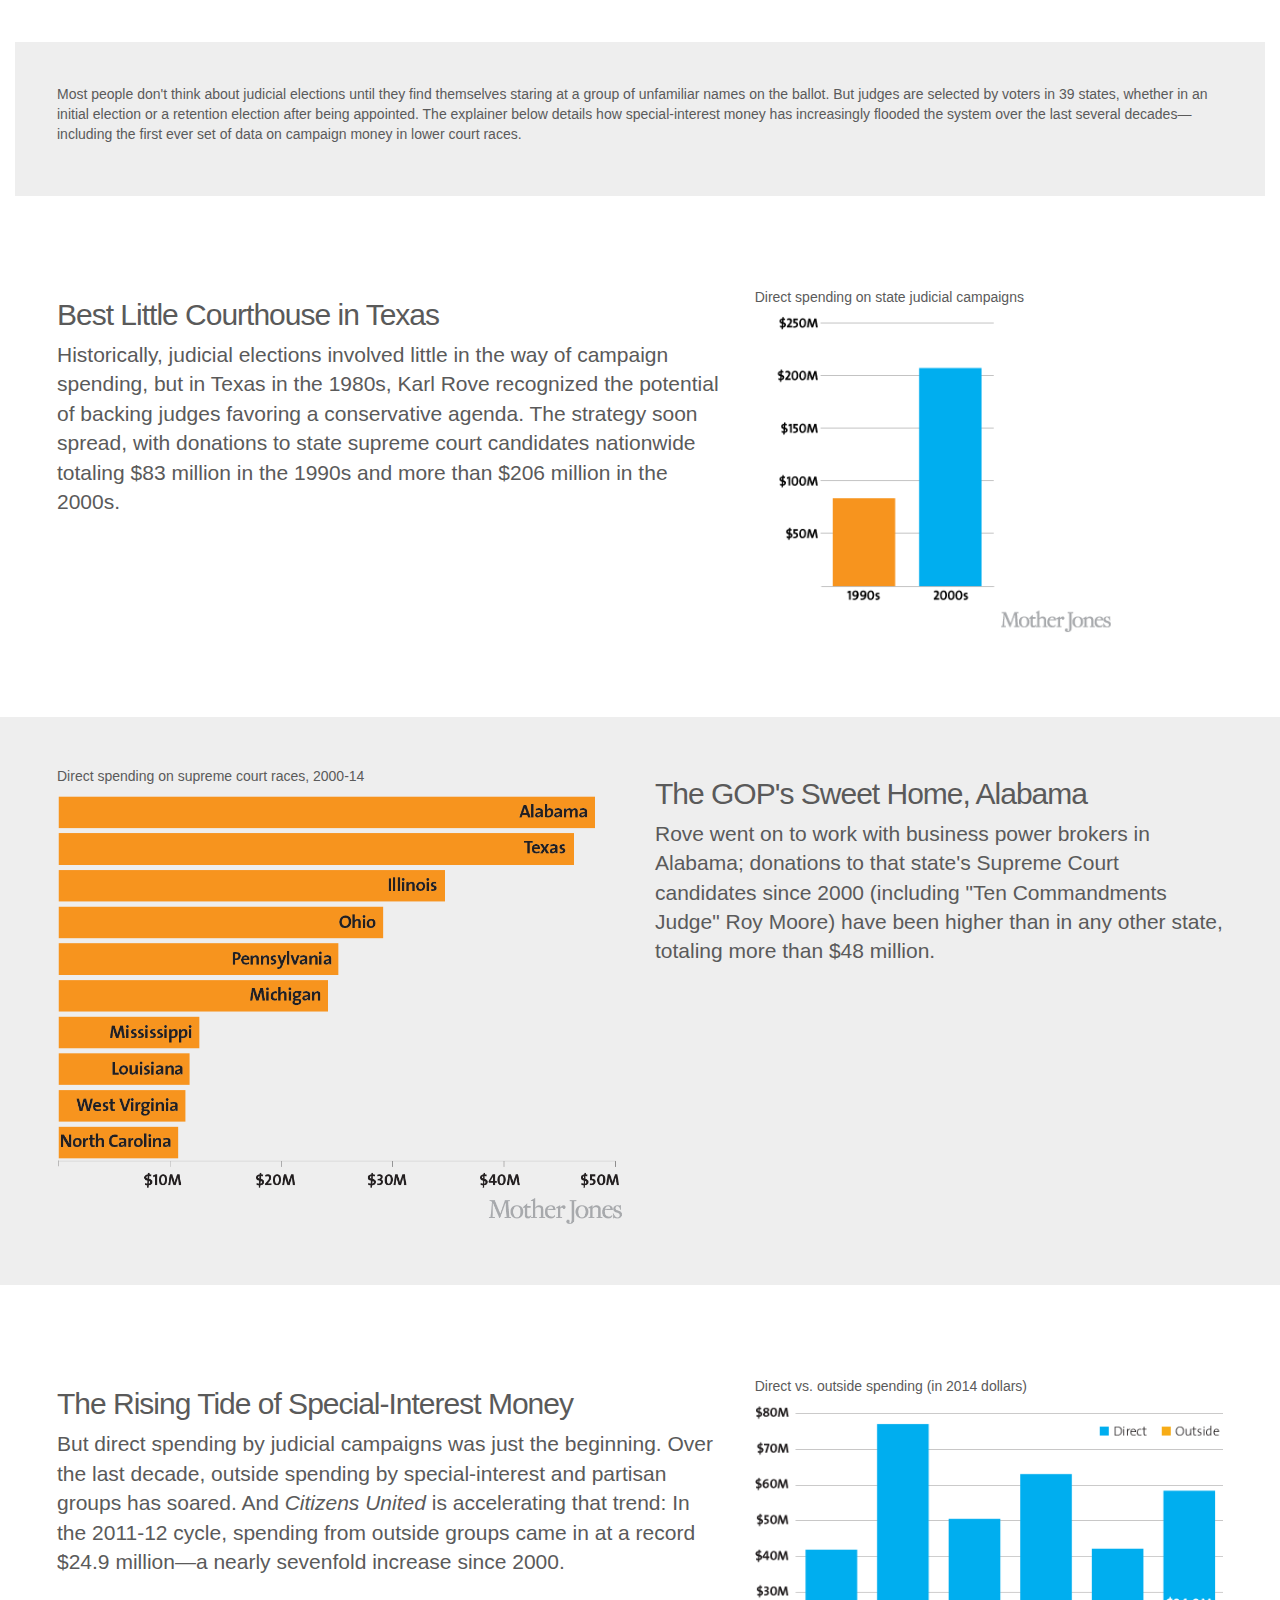
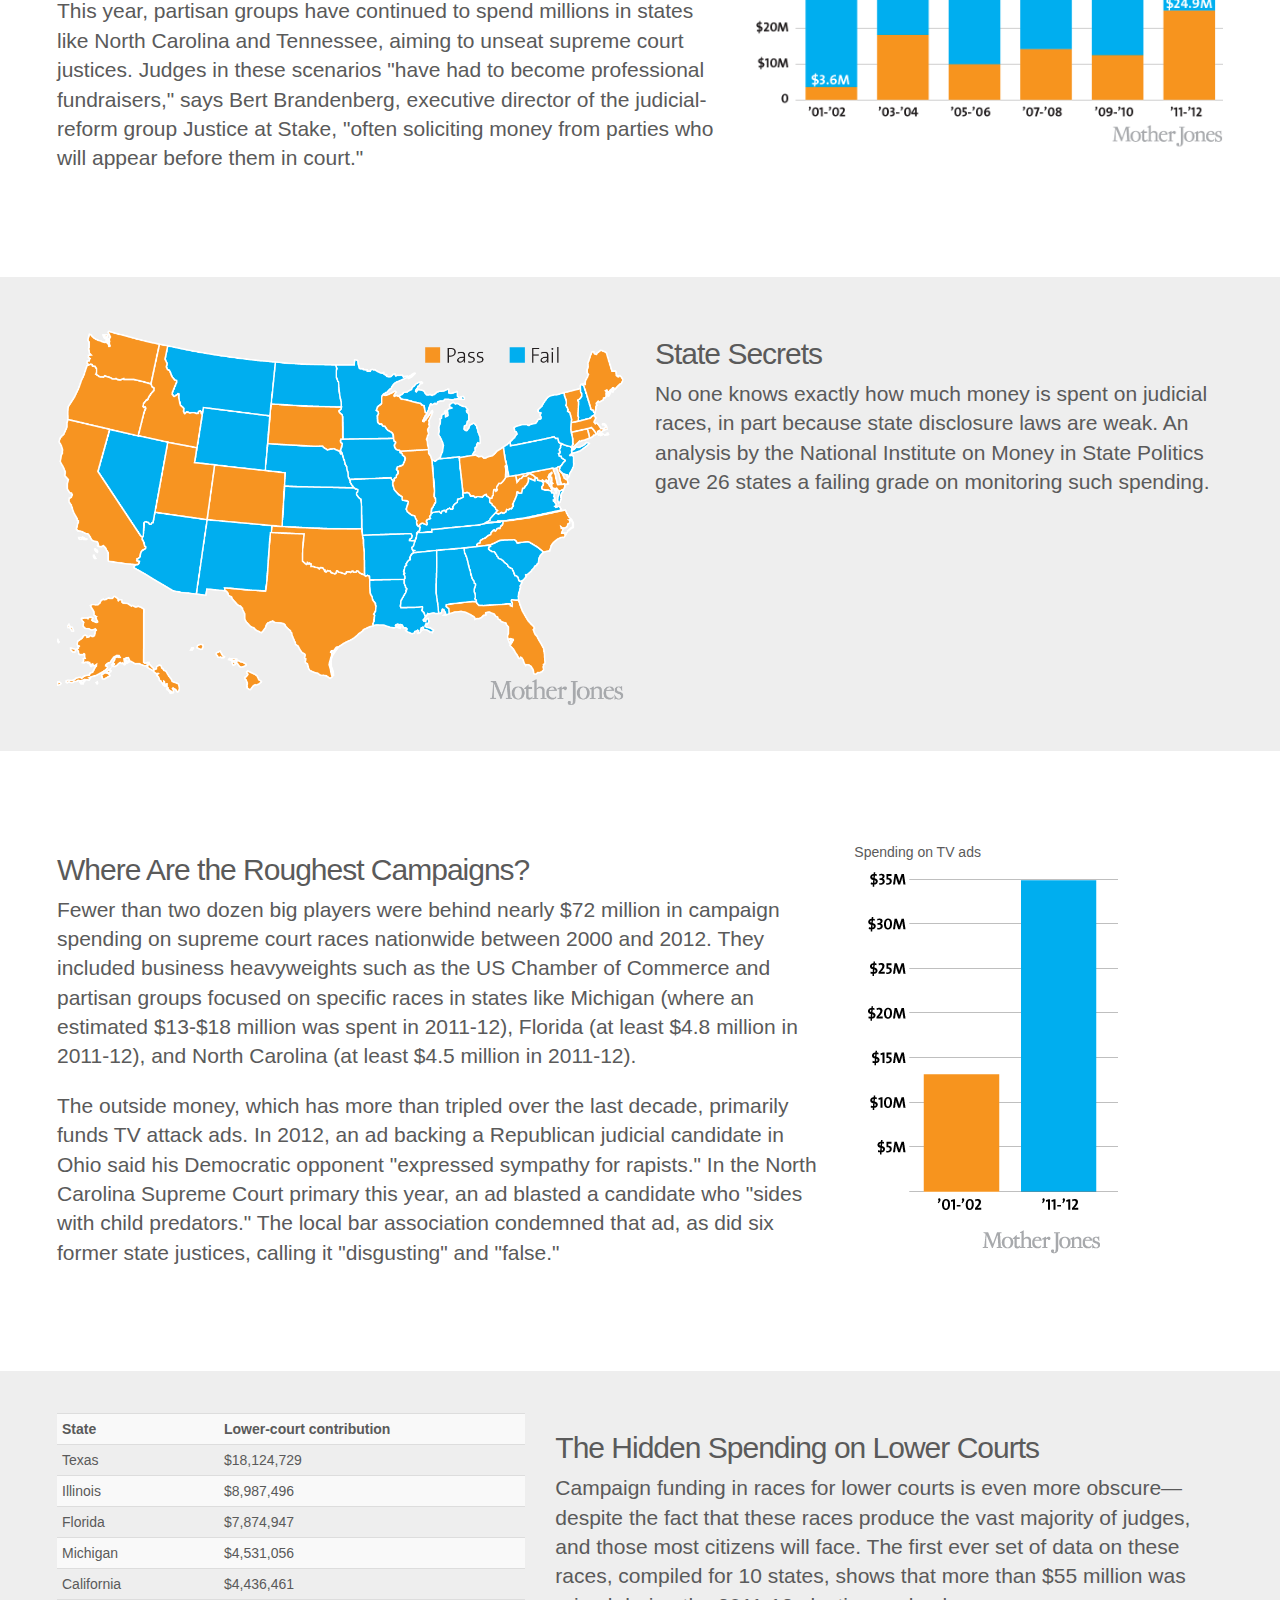
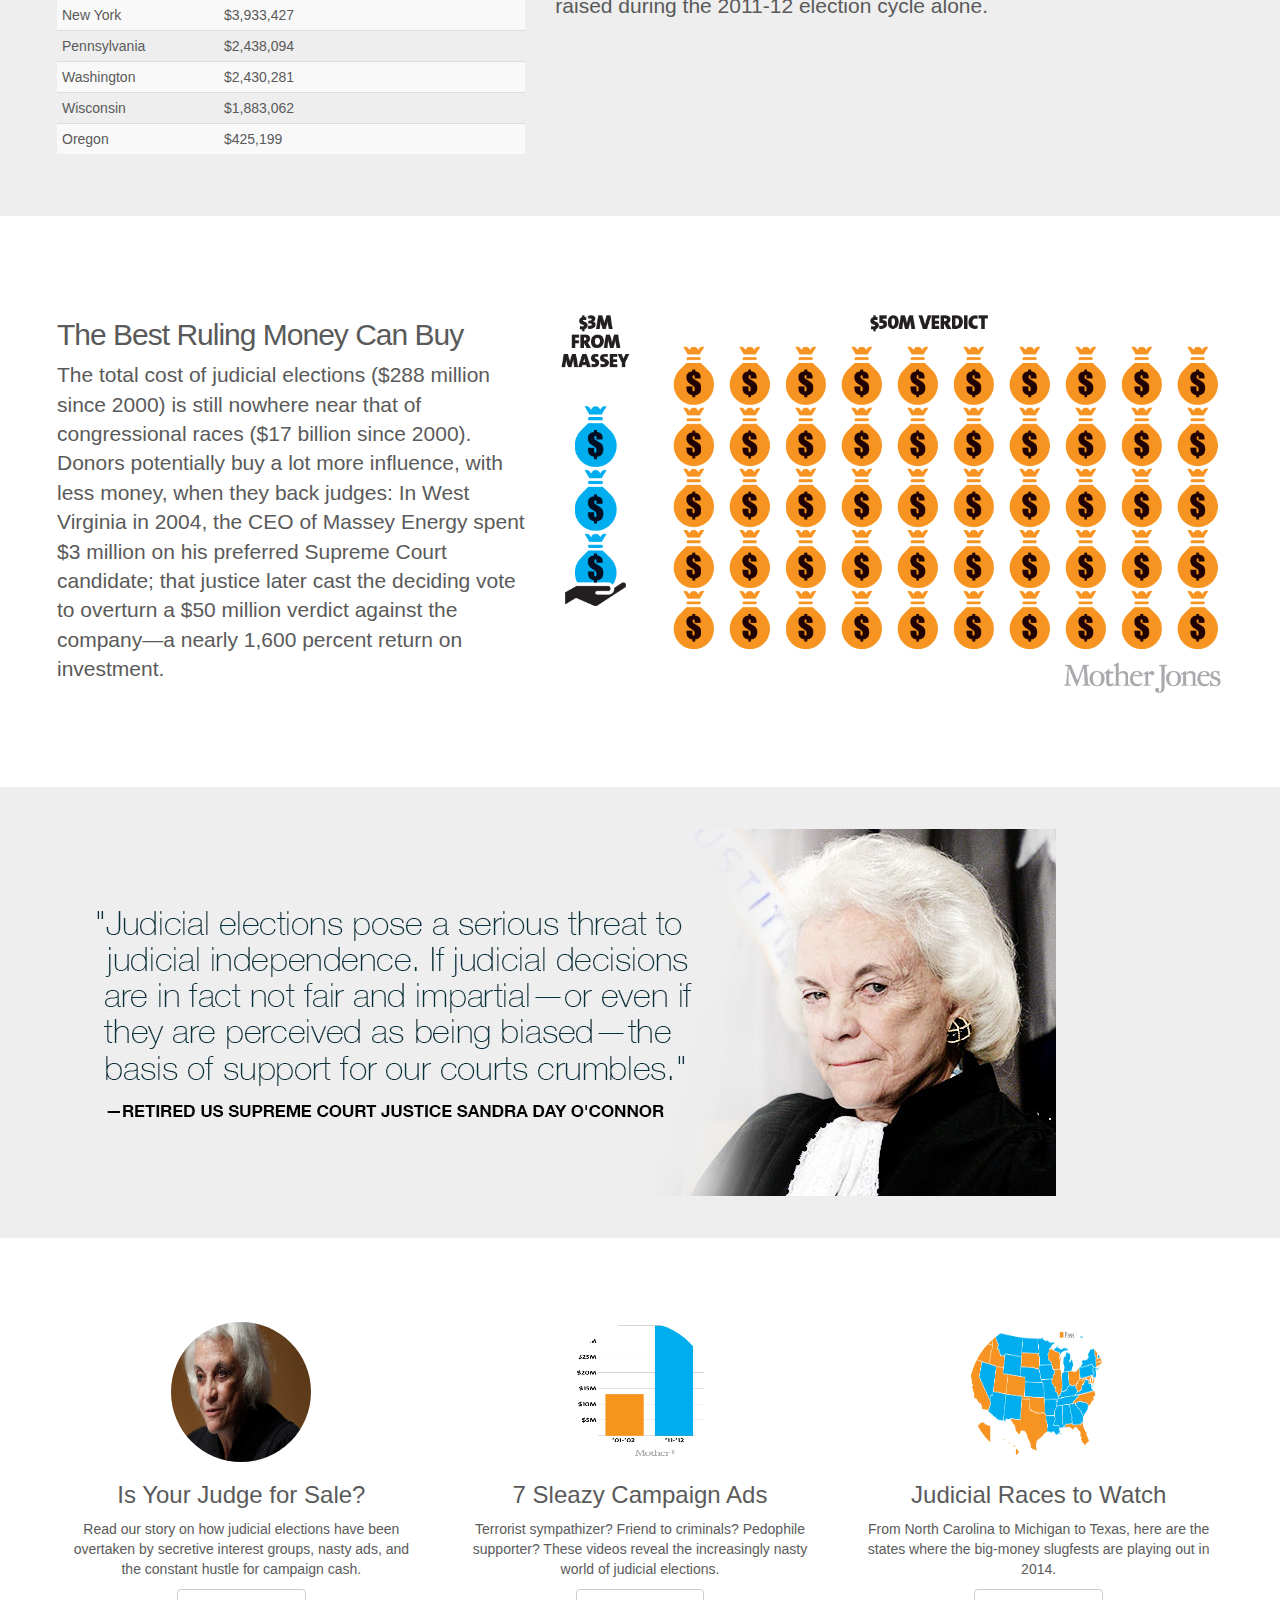
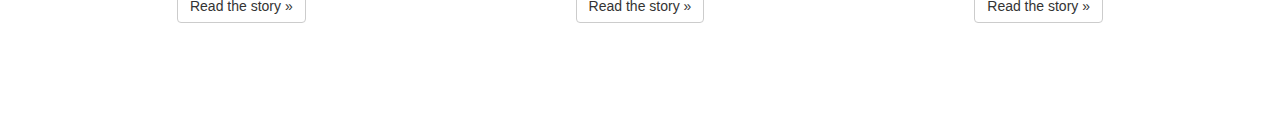
==== commit a3b895b4: "flipped last two panels of explainer, added links to other pieces at bottom of post, added intro cop" ====
--- a/index.html
+++ b/index.html
@@ -18,6 +18,12 @@
 <body>
 
 <div class="container-fluid">
+
+<section>
+<div>
+<p>Most people don't think about judicial elections until they find themselves staring at a group of unfamiliar names on the ballot. But judges are selected by voters in 39 states, whether in an initial election or a retention election after being appointed. The explainer below details how special-interest money has increasingly flooded the system over the last several decades—including the first ever set of data on campaign money in lower court races.</p>
+</div>
+</section>
 
 <!-- START PANELS -->
 <section class="row" id="start">        
@@ -106,9 +112,19 @@
 </div>
 </section>
 
+<section class="row" id="superspenders">
+<div class="col-md-5">
+<h2>The Best Ruling Money Can Buy</h2>
+<p class="lead">The total cost of judicial elections ($288 million since 2000) is still nowhere near that of congressional races ($17 billion since 2000). Donors potentially buy a lot more influence, with less money, when they back judges: In West Virginia in 2004, the CEO of Massey Energy spent $3 million on his preferred Supreme Court candidate; that justice later cast the deciding vote to overturn a $50 million verdict against the company&#8212;a nearly 1,600 percent return on investment.</p>
+</div>
+<div class="col-md-7">
+<img class="img-responsive" src="img/verdict.png" alt="Generic placeholder image">
+</div>
+</section>
+
 <section class="row" id="oconnor">
-<div class="col-md-7">
-<div class="center-block lead">
+<div class="col-md-12">
+<!--<<div class="center-block lead">
 <h2>"Judicial elections pose a serious threat to judicial independence. If judicial decisions are in fact not fair and impartial&#8212;or even if they are perceived as being biased&#8212;the basis of support for our courts crumbles."
 </h2>
 <footer><cite title="Source Title">&#8212;Retired US Supreme Court Justice Sandra Day O'Connor</cite></footer>
@@ -116,18 +132,8 @@
 </div>
 <div class="col-md-5">
 <div class="caption">
-</div>
-<img class="img-responsive" src="img/oconnor.jpg" alt="Generic placeholder image">
-</div>
-</section>
-
-<section class="row" id="superspenders">
-<div class="col-md-5">
-<h2>The Best Ruling Money Can Buy</h2>
-<p class="lead">The total cost of judicial elections ($288 million since 2000) is still nowhere near that of congressional races ($17 billion since 2000). Donors potentially buy a lot more influence, with less money, when they back judges: In West Virginia in 2004, the CEO of Massey Energy spent $3 million on his preferred Supreme Court candidate; that justice later cast the deciding vote to overturn a $50 million verdict against the company&#8212;a nearly 1,600 percent return on investment.</p>
-</div>
-<div class="col-md-7">
-<img class="img-responsive" src="img/verdict.png" alt="Generic placeholder image">
+</div>-->
+<img class="img-responsive" src="img/sandra.jpg.jpeg" alt="Generic placeholder image">
 </div>
 </section>
 <!-- /END THE PANELS -->
@@ -138,21 +144,21 @@
 <div class="row">
 <div class="col-sm-4">
 <img class="img-circle" src="img/oconnor.jpg" alt="Generic placeholder image" style="width: 140px; height: 140px;">
-<h3>Nasty attack ads</h3>
-<p>Donec sed odio dui. Etiam porta sem malesuada magna mollis euismod. Nullam id dolor id nibh ultricies vehicula ut id elit. Morbi leo risus, porta ac consectetur ac, vestibulum at eros. Praesent commodo cursus magna.</p>
-<p><a class="btn btn-default" href="#" role="button">See the ads &raquo;</a></p>
+<h3>Is Your Judge for Sale?</h3>
+<p>Read our story on how judicial elections have been overtaken by secretive interest groups, nasty ads, and the constant hustle for campaign cash.</p>
+<p><a class="btn btn-default" href="http://www.motherjones.com/politics/2014/09/your-judge-sale" role="button">Read the story &raquo;</a></p>
 </div>
 <div class="col-sm-4">
 <img class="img-circle" src="img/ads.png" alt="Generic placeholder image" style="width: 140px; height: 140px;">
-<h3>Super Spenders</h3>
-<p>Duis mollis, est non commodo luctus, nisi erat porttitor ligula, eget lacinia odio sem nec elit. Cras mattis consectetur purus sit amet fermentum. Fusce dapibus, tellus ac cursus commodo, tortor mauris condimentum nibh.</p>
-<p><a class="btn btn-default" href="#" role="button">Read the story &raquo;</a></p>
+<h3>7 Sleazy Campaign Ads</h3>
+<p>Terrorist sympathizer? Friend to criminals? Pedophile supporter? These videos reveal the increasingly nasty world of judicial elections.</p>
+<p><a class="btn btn-default" href="http://www.motherjones.com/politics/2014/05/videos-sleazy-attack-ads-judicial-elections-dark-money" role="button">Read the story &raquo;</a></p>
 </div>
 <div class="col-sm-4">
 <img class="img-circle" src="img/failing.png" alt="Generic placeholder image" style="width: 140px; height: 140px;">
-<h3>Mainbar</h3>
-<p>Donec sed odio dui. Cras justo odio, dapibus ac facilisis in, egestas eget quam. Vestibulum id ligula porta felis euismod semper. Fusce dapibus, tellus ac cursus commodo, tortor mauris condimentum nibh, ut fermentum massa justo sit amet risus.</p>
-<p><a class="btn btn-default" href="#" role="button">Read the story &raquo;</a></p>
+<h3>Judicial Races to Watch</h3>
+<p>From North Carolina to Michigan to Texas, here are the states where the big-money slugfests are playing out in 2014.</p>
+<p><a class="btn btn-default" href="http://www.motherjones.com/politics/2014/07/judicial-states-watch" role="button">Read the story &raquo;</a></p>
 </div>
 </div><!-- /.row -->
 </section><!-- READMORE -->
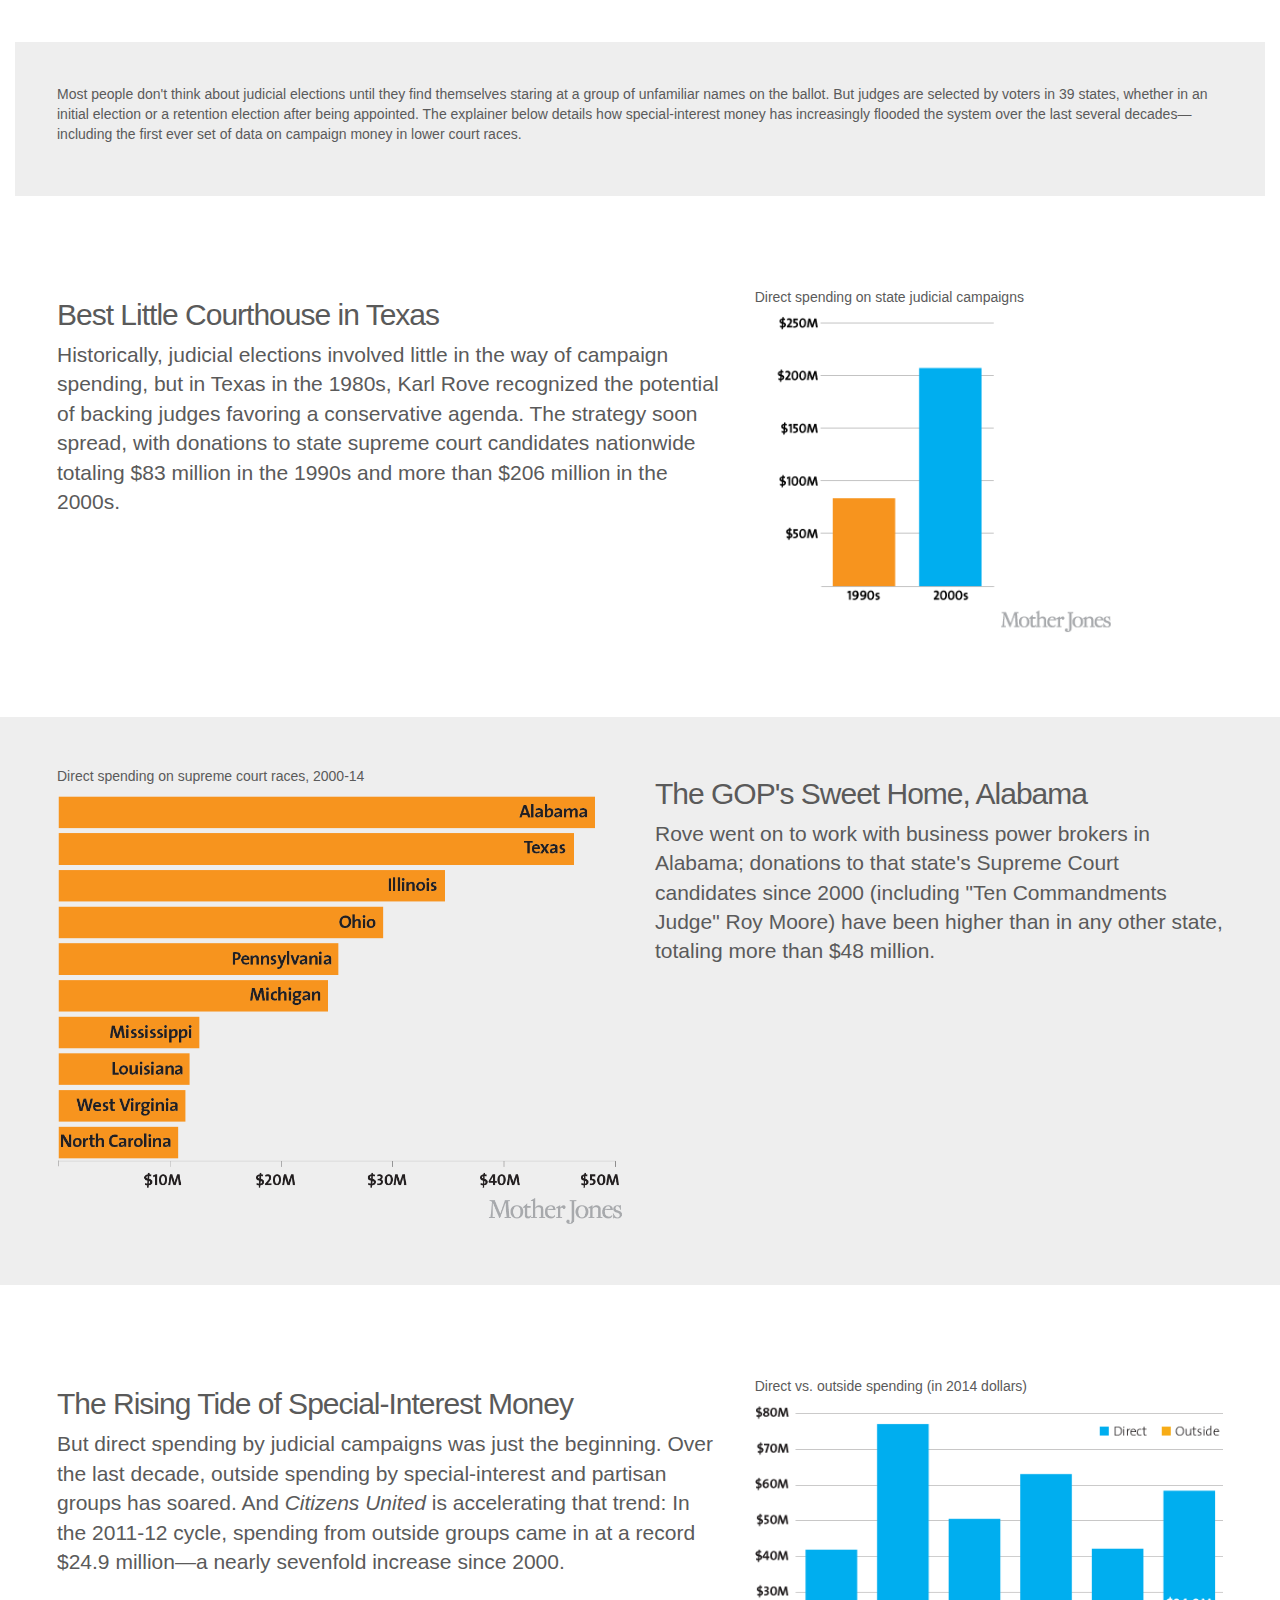
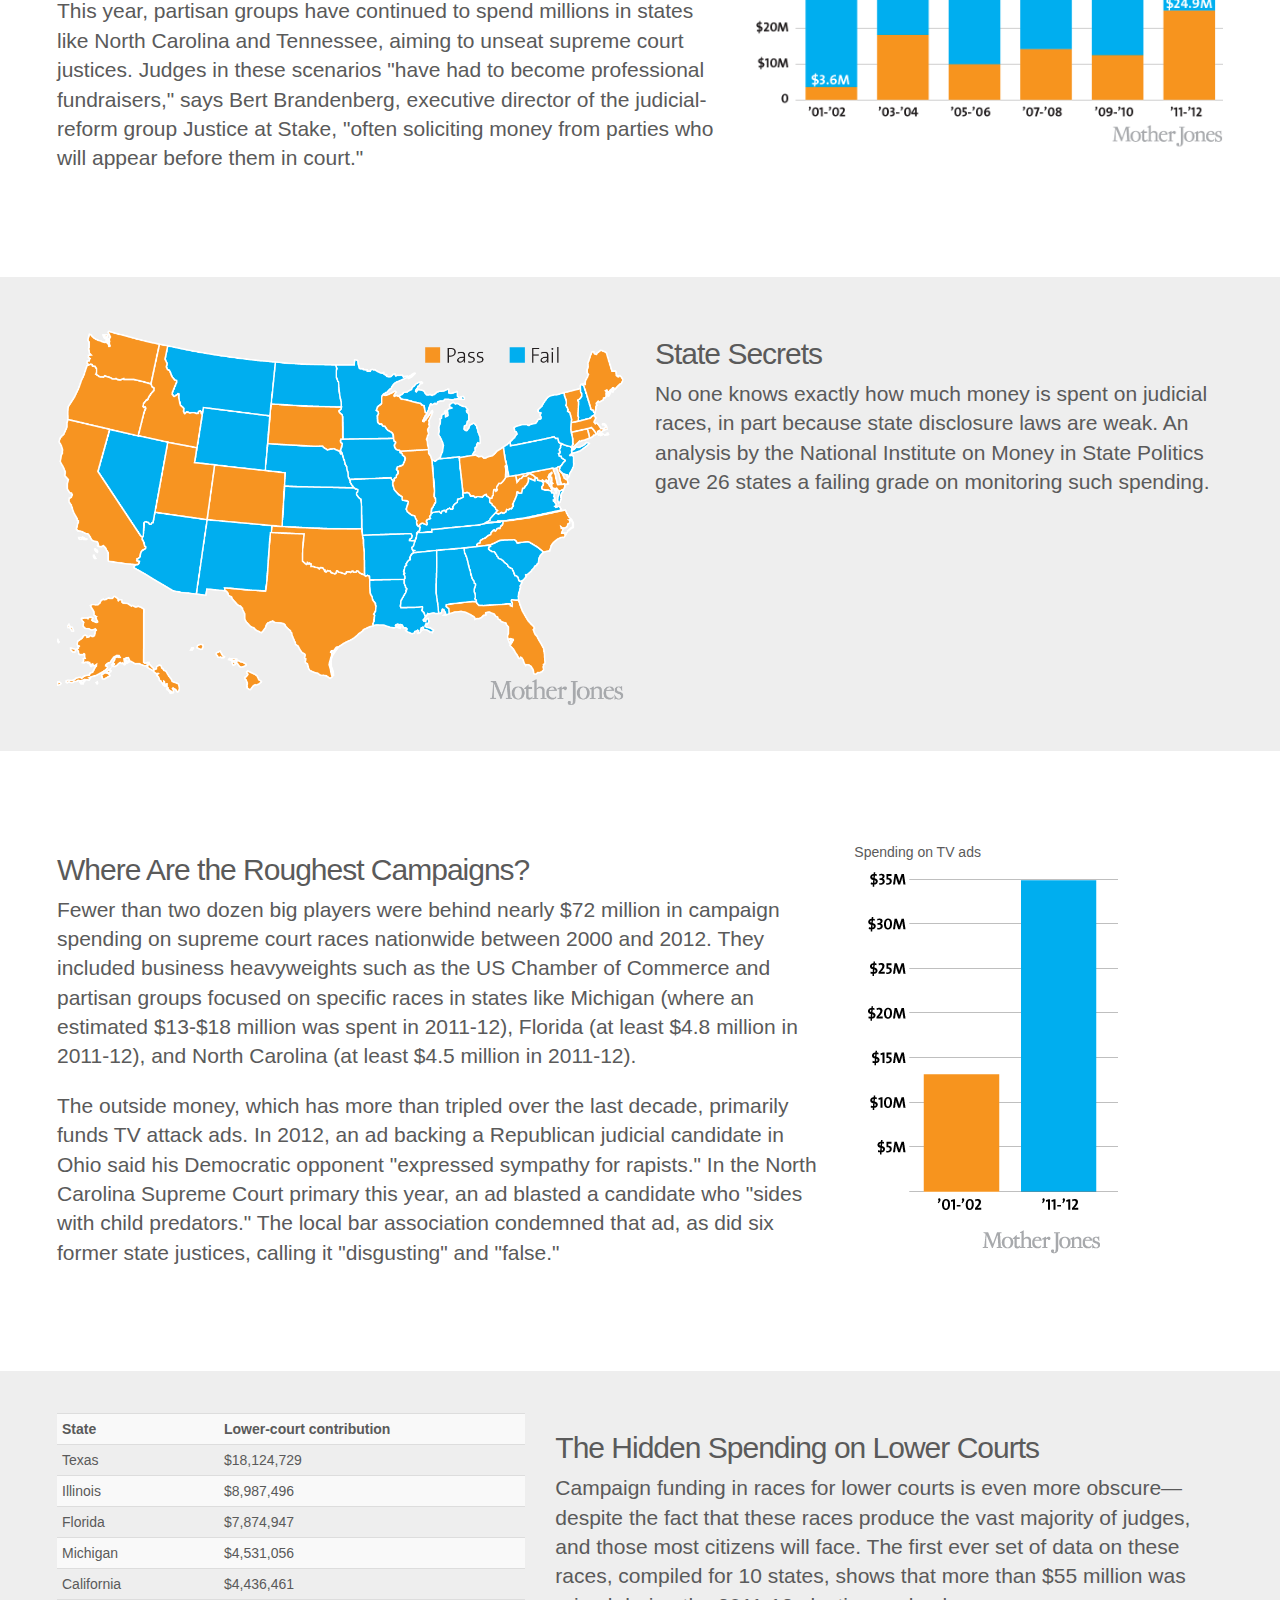
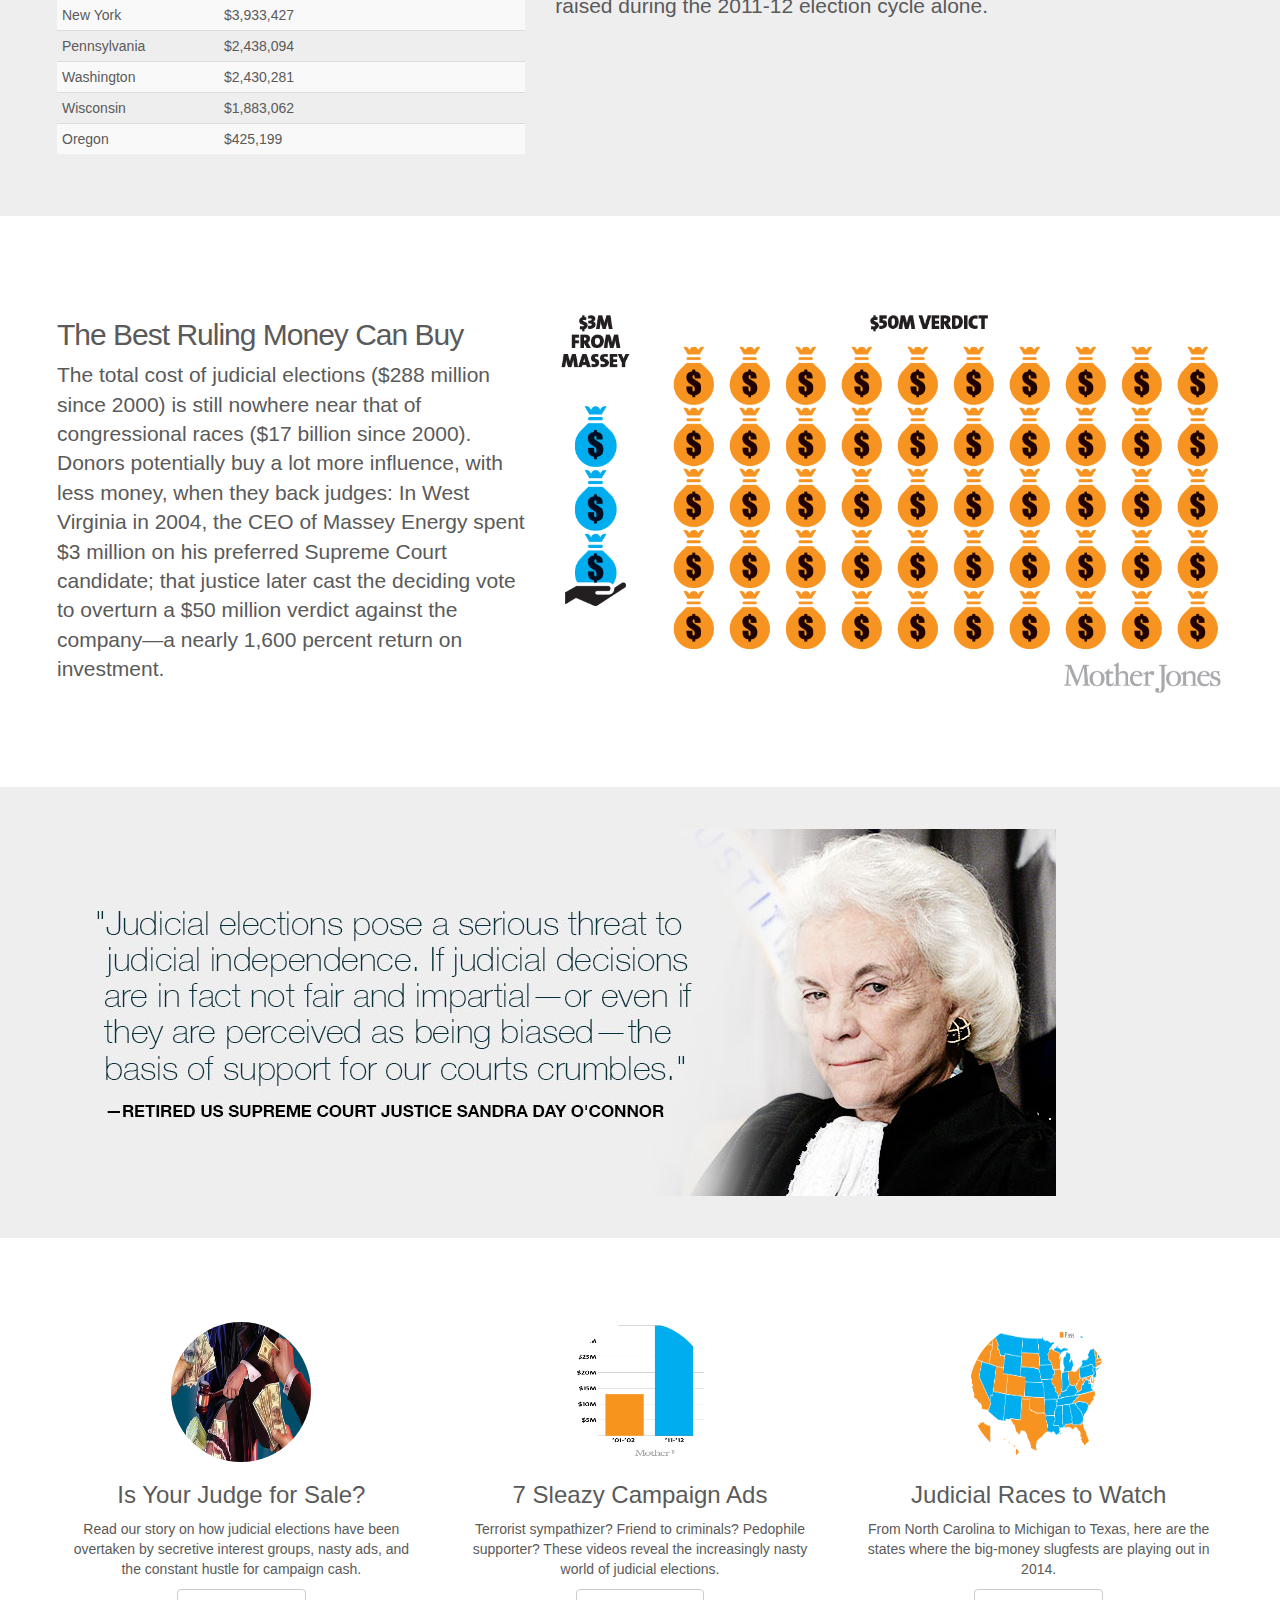
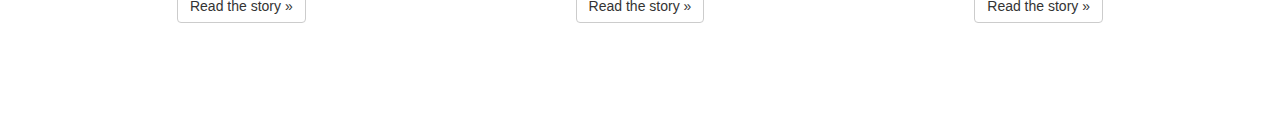
==== commit b0bb6371: "new image for link at bottom of explainer" ====
--- a/index.html
+++ b/index.html
@@ -133,7 +133,7 @@
 <div class="col-md-5">
 <div class="caption">
 </div>-->
-<img class="img-responsive" src="img/sandra.jpg.jpeg" alt="Generic placeholder image">
+<img class="img-responsive" src="img/sandra.jpg.jpeg" alt="Sandra Day O'Connor">
 </div>
 </section>
 <!-- /END THE PANELS -->
@@ -143,7 +143,7 @@
 <section class="readmore">
 <div class="row">
 <div class="col-sm-4">
-<img class="img-circle" src="img/oconnor.jpg" alt="Generic placeholder image" style="width: 140px; height: 140px;">
+<img class="img-circle" src="img/judicial_630x354_360.png" alt="Generic placeholder image" style="width: 140px; height: 140px;">
 <h3>Is Your Judge for Sale?</h3>
 <p>Read our story on how judicial elections have been overtaken by secretive interest groups, nasty ads, and the constant hustle for campaign cash.</p>
 <p><a class="btn btn-default" href="http://www.motherjones.com/politics/2014/09/your-judge-sale" role="button">Read the story &raquo;</a></p>
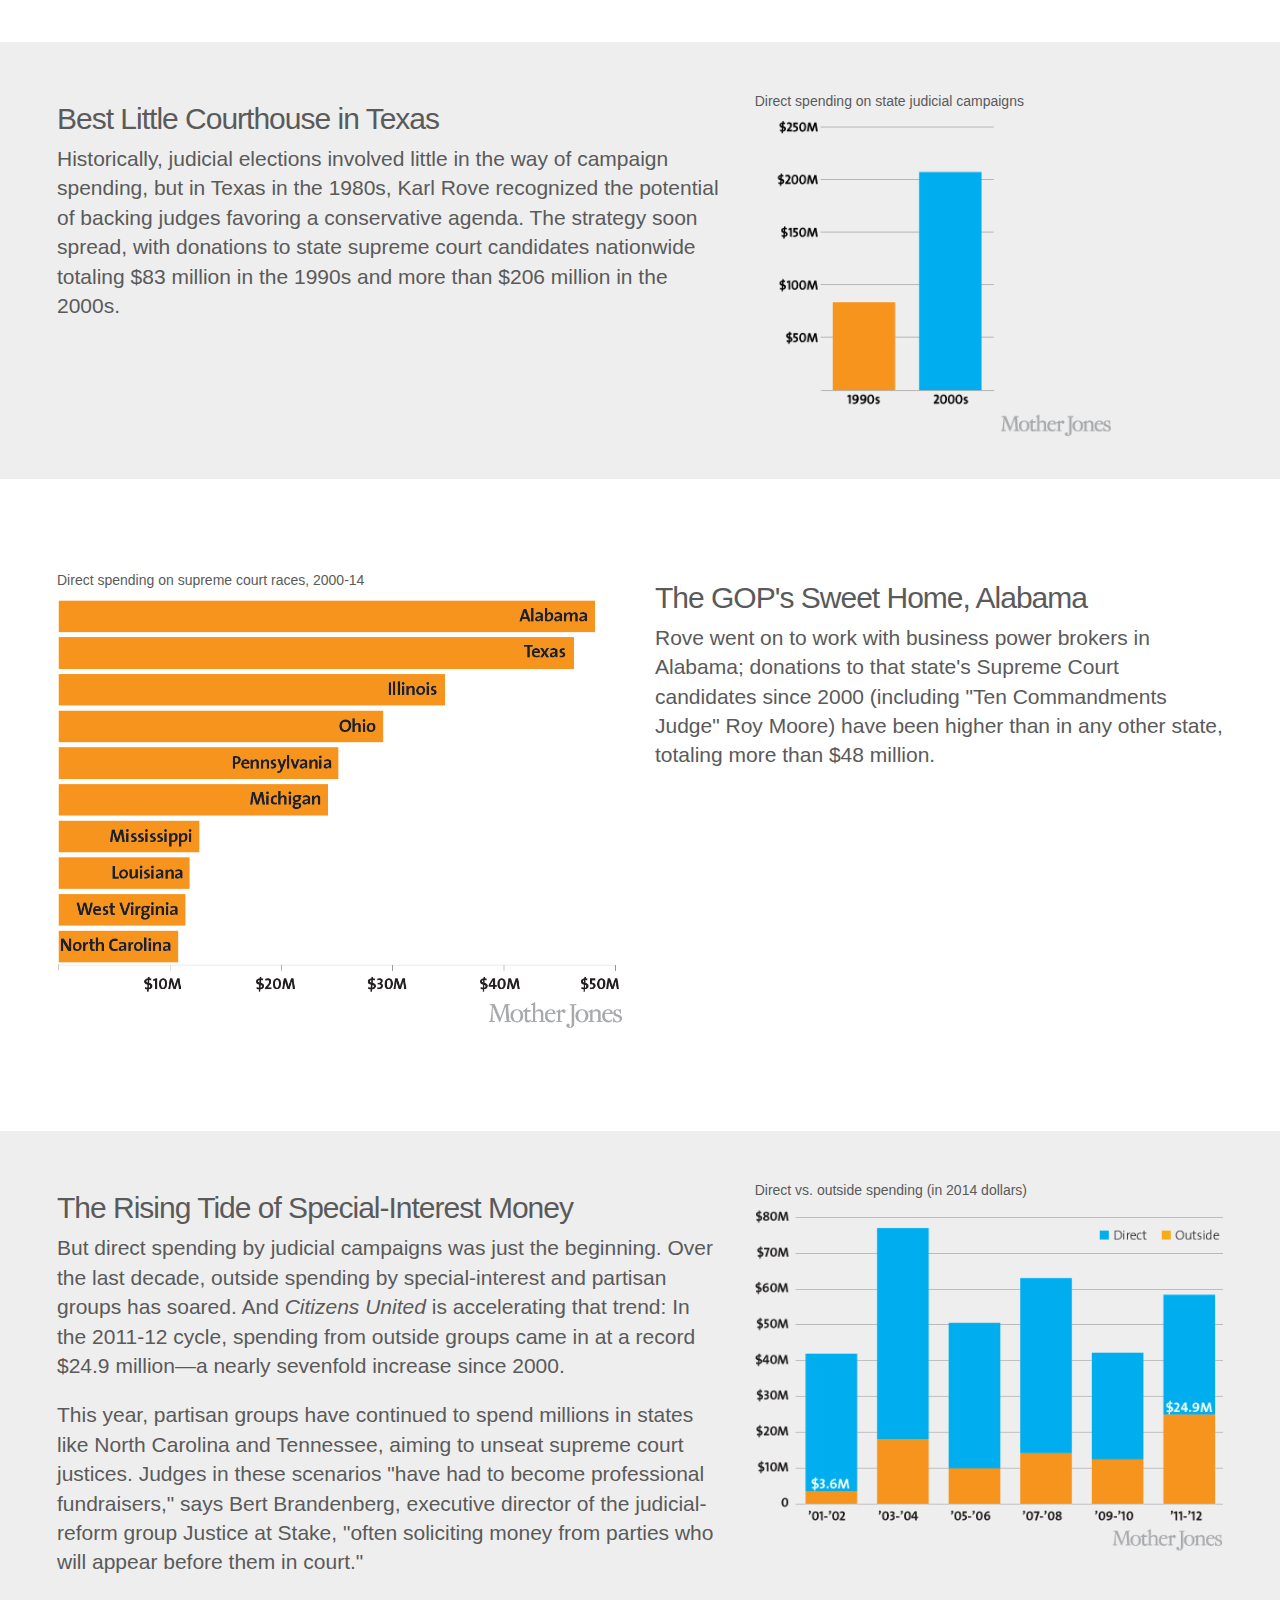
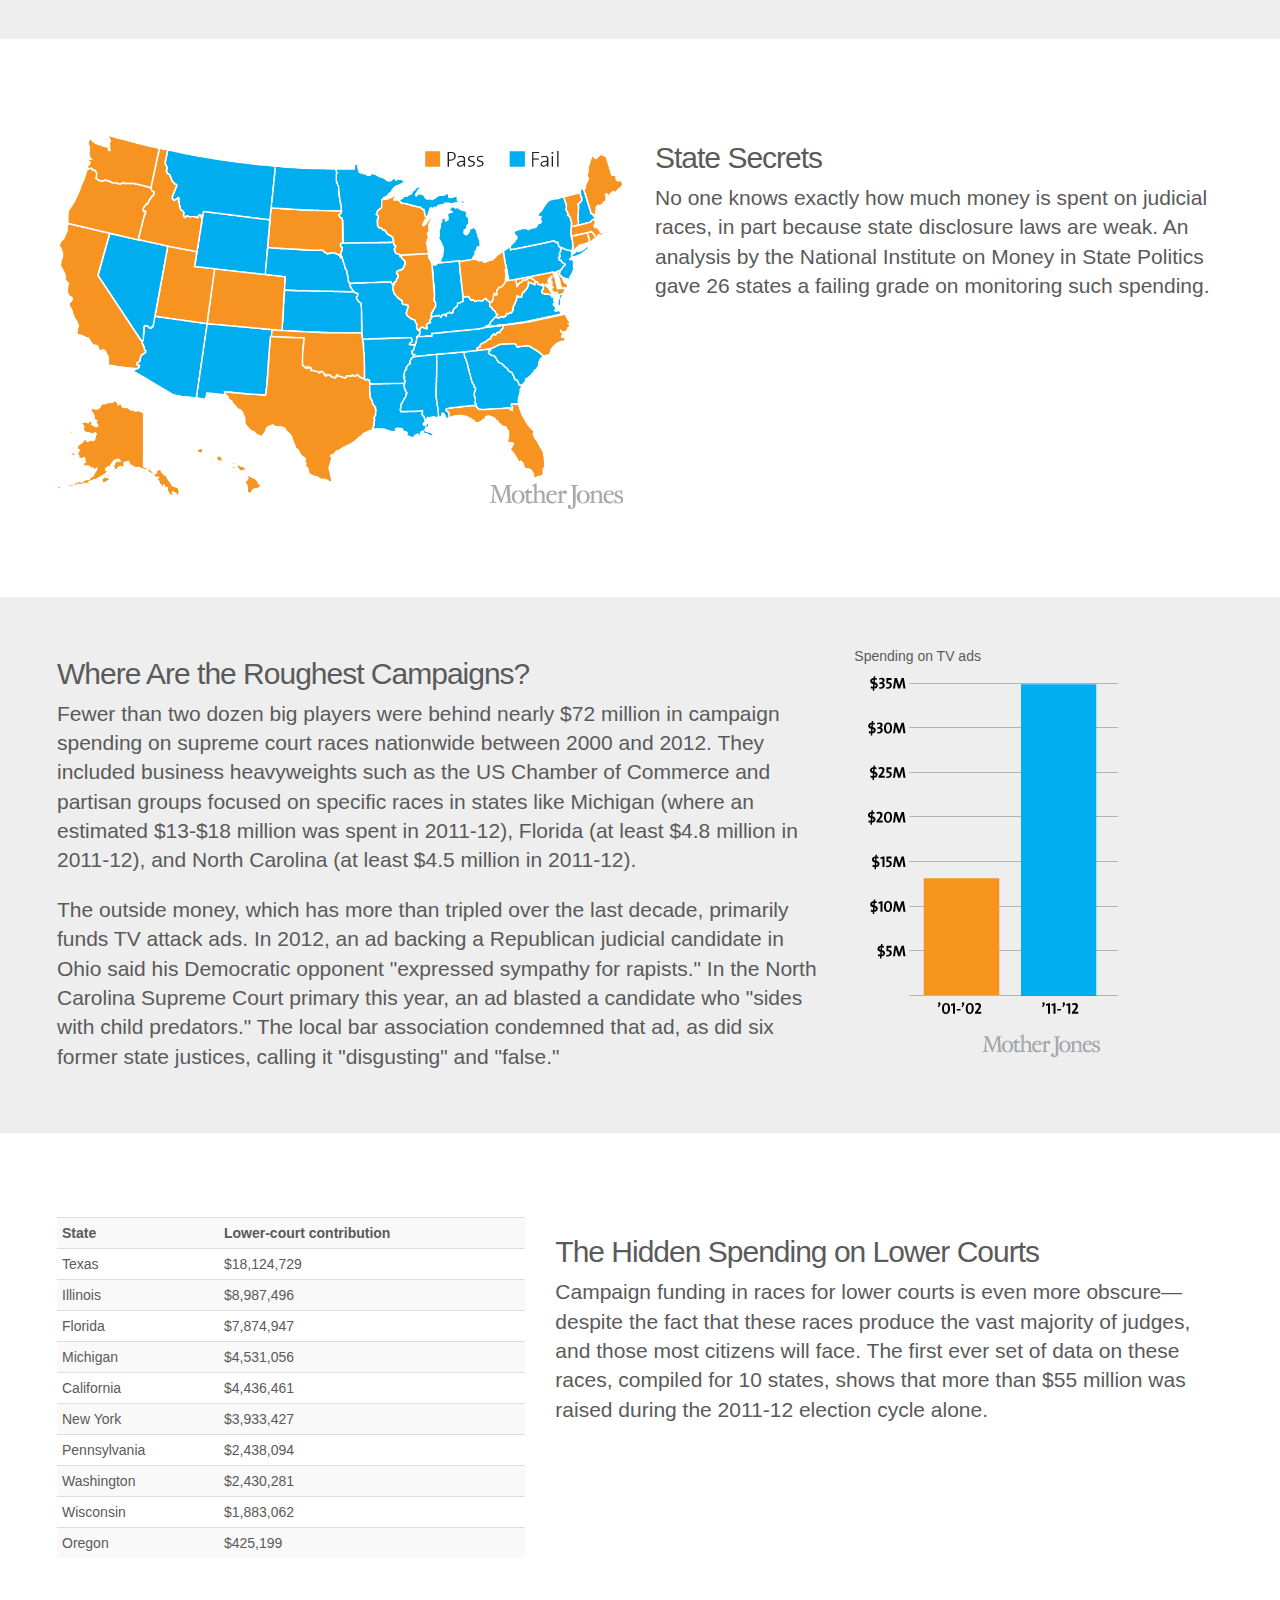
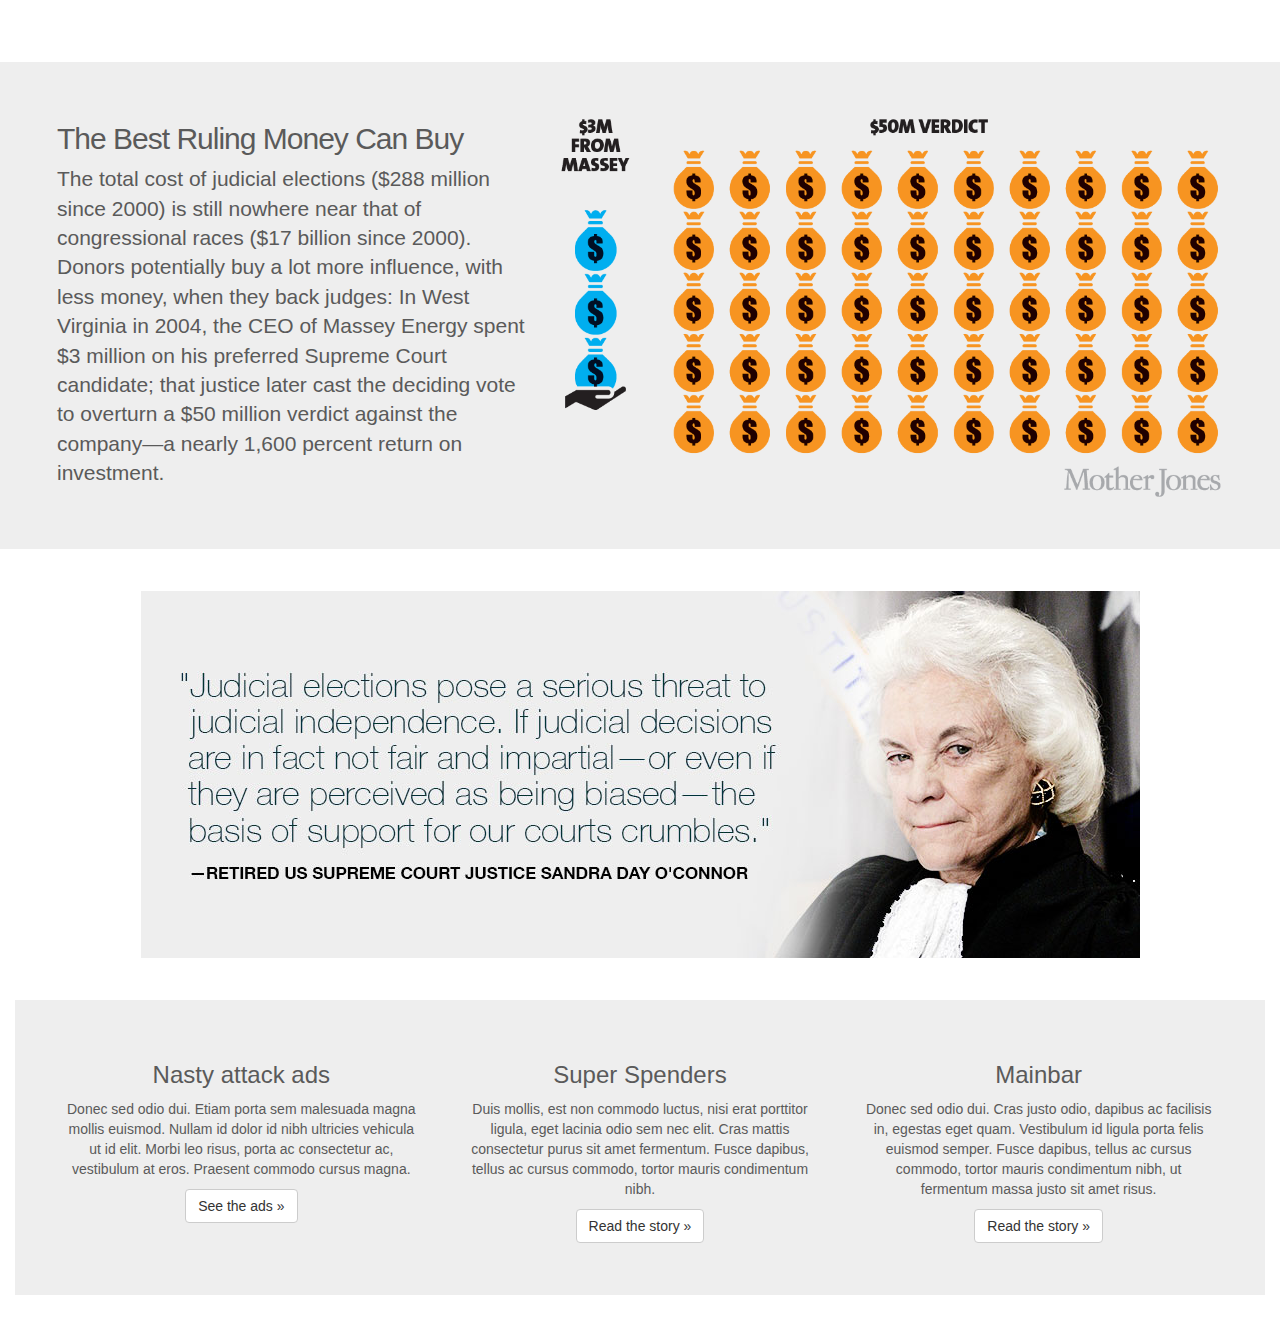
==== commit 20e849ef: "Updated" ====
--- a/index.html
+++ b/index.html
@@ -1,3 +1,4 @@
+
 <!DOCTYPE html>
 <html lang="en">
 <head>
@@ -18,12 +19,6 @@
 <body>
 
 <div class="container-fluid">
-
-<section>
-<div>
-<p>Most people don't think about judicial elections until they find themselves staring at a group of unfamiliar names on the ballot. But judges are selected by voters in 39 states, whether in an initial election or a retention election after being appointed. The explainer below details how special-interest money has increasingly flooded the system over the last several decades—including the first ever set of data on campaign money in lower court races.</p>
-</div>
-</section>
 
 <!-- START PANELS -->
 <section class="row" id="start">        
@@ -123,19 +118,9 @@
 </section>
 
 <section class="row" id="oconnor">
-<div class="col-md-12">
-<!--<<div class="center-block lead">
-<h2>"Judicial elections pose a serious threat to judicial independence. If judicial decisions are in fact not fair and impartial&#8212;or even if they are perceived as being biased&#8212;the basis of support for our courts crumbles."
-</h2>
-<footer><cite title="Source Title">&#8212;Retired US Supreme Court Justice Sandra Day O'Connor</cite></footer>
-</div>
-</div>
-<div class="col-md-5">
-<div class="caption">
-</div>-->
-<img class="img-responsive" src="img/sandra.jpg.jpeg" alt="Sandra Day O'Connor">
-</div>
+<img class="img-responsive center-block" src="img/oconnor.jpg" alt="Generic placeholder image">
 </section>
+
 <!-- /END THE PANELS -->
 
 
@@ -143,22 +128,19 @@
 <section class="readmore">
 <div class="row">
 <div class="col-sm-4">
-<img class="img-circle" src="img/judicial_630x354_360.png" alt="Generic placeholder image" style="width: 140px; height: 140px;">
-<h3>Is Your Judge for Sale?</h3>
-<p>Read our story on how judicial elections have been overtaken by secretive interest groups, nasty ads, and the constant hustle for campaign cash.</p>
-<p><a class="btn btn-default" href="http://www.motherjones.com/politics/2014/09/your-judge-sale" role="button">Read the story &raquo;</a></p>
+<h3>Nasty attack ads</h3>
+<p>Donec sed odio dui. Etiam porta sem malesuada magna mollis euismod. Nullam id dolor id nibh ultricies vehicula ut id elit. Morbi leo risus, porta ac consectetur ac, vestibulum at eros. Praesent commodo cursus magna.</p>
+<p><a class="btn btn-default" href="#" role="button">See the ads &raquo;</a></p>
 </div>
 <div class="col-sm-4">
-<img class="img-circle" src="img/ads.png" alt="Generic placeholder image" style="width: 140px; height: 140px;">
-<h3>7 Sleazy Campaign Ads</h3>
-<p>Terrorist sympathizer? Friend to criminals? Pedophile supporter? These videos reveal the increasingly nasty world of judicial elections.</p>
-<p><a class="btn btn-default" href="http://www.motherjones.com/politics/2014/05/videos-sleazy-attack-ads-judicial-elections-dark-money" role="button">Read the story &raquo;</a></p>
+<h3>Super Spenders</h3>
+<p>Duis mollis, est non commodo luctus, nisi erat porttitor ligula, eget lacinia odio sem nec elit. Cras mattis consectetur purus sit amet fermentum. Fusce dapibus, tellus ac cursus commodo, tortor mauris condimentum nibh.</p>
+<p><a class="btn btn-default" href="#" role="button">Read the story &raquo;</a></p>
 </div>
 <div class="col-sm-4">
-<img class="img-circle" src="img/failing.png" alt="Generic placeholder image" style="width: 140px; height: 140px;">
-<h3>Judicial Races to Watch</h3>
-<p>From North Carolina to Michigan to Texas, here are the states where the big-money slugfests are playing out in 2014.</p>
-<p><a class="btn btn-default" href="http://www.motherjones.com/politics/2014/07/judicial-states-watch" role="button">Read the story &raquo;</a></p>
+<h3>Mainbar</h3>
+<p>Donec sed odio dui. Cras justo odio, dapibus ac facilisis in, egestas eget quam. Vestibulum id ligula porta felis euismod semper. Fusce dapibus, tellus ac cursus commodo, tortor mauris condimentum nibh, ut fermentum massa justo sit amet risus.</p>
+<p><a class="btn btn-default" href="#" role="button">Read the story &raquo;</a></p>
 </div>
 </div><!-- /.row -->
 </section><!-- READMORE -->
--- a/style.css
+++ b/style.css
@@ -9,14 +9,16 @@
 }
 
 section:nth-child(odd) {
-    background-color: #eee;
+background-color: #eee;
 }
 
-#oconnor h2 {
-  line-height: 1.3em;
+#oconnor  {
+padding: 0em;
+margin: 0em;
 }
+
 .readmore {
-  text-align: center;
+text-align: center;
 }
 
 .readmore p {
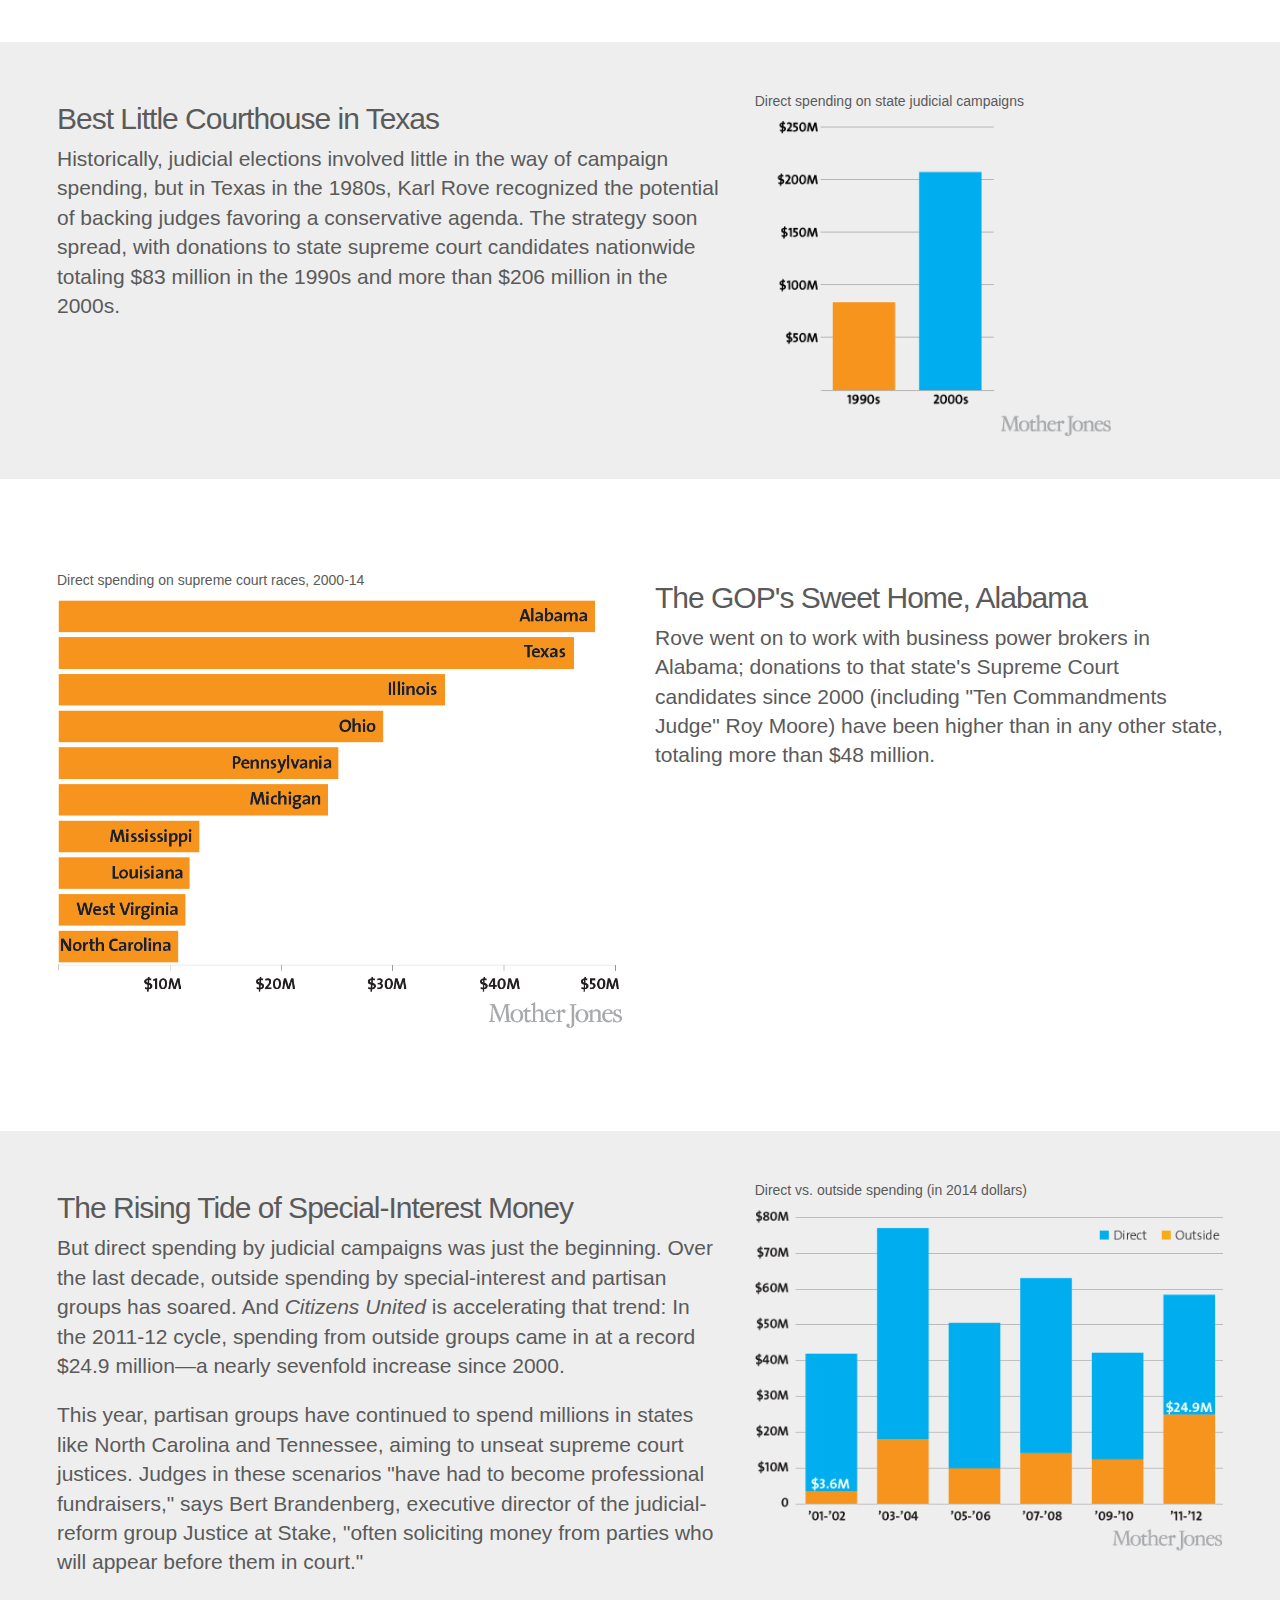
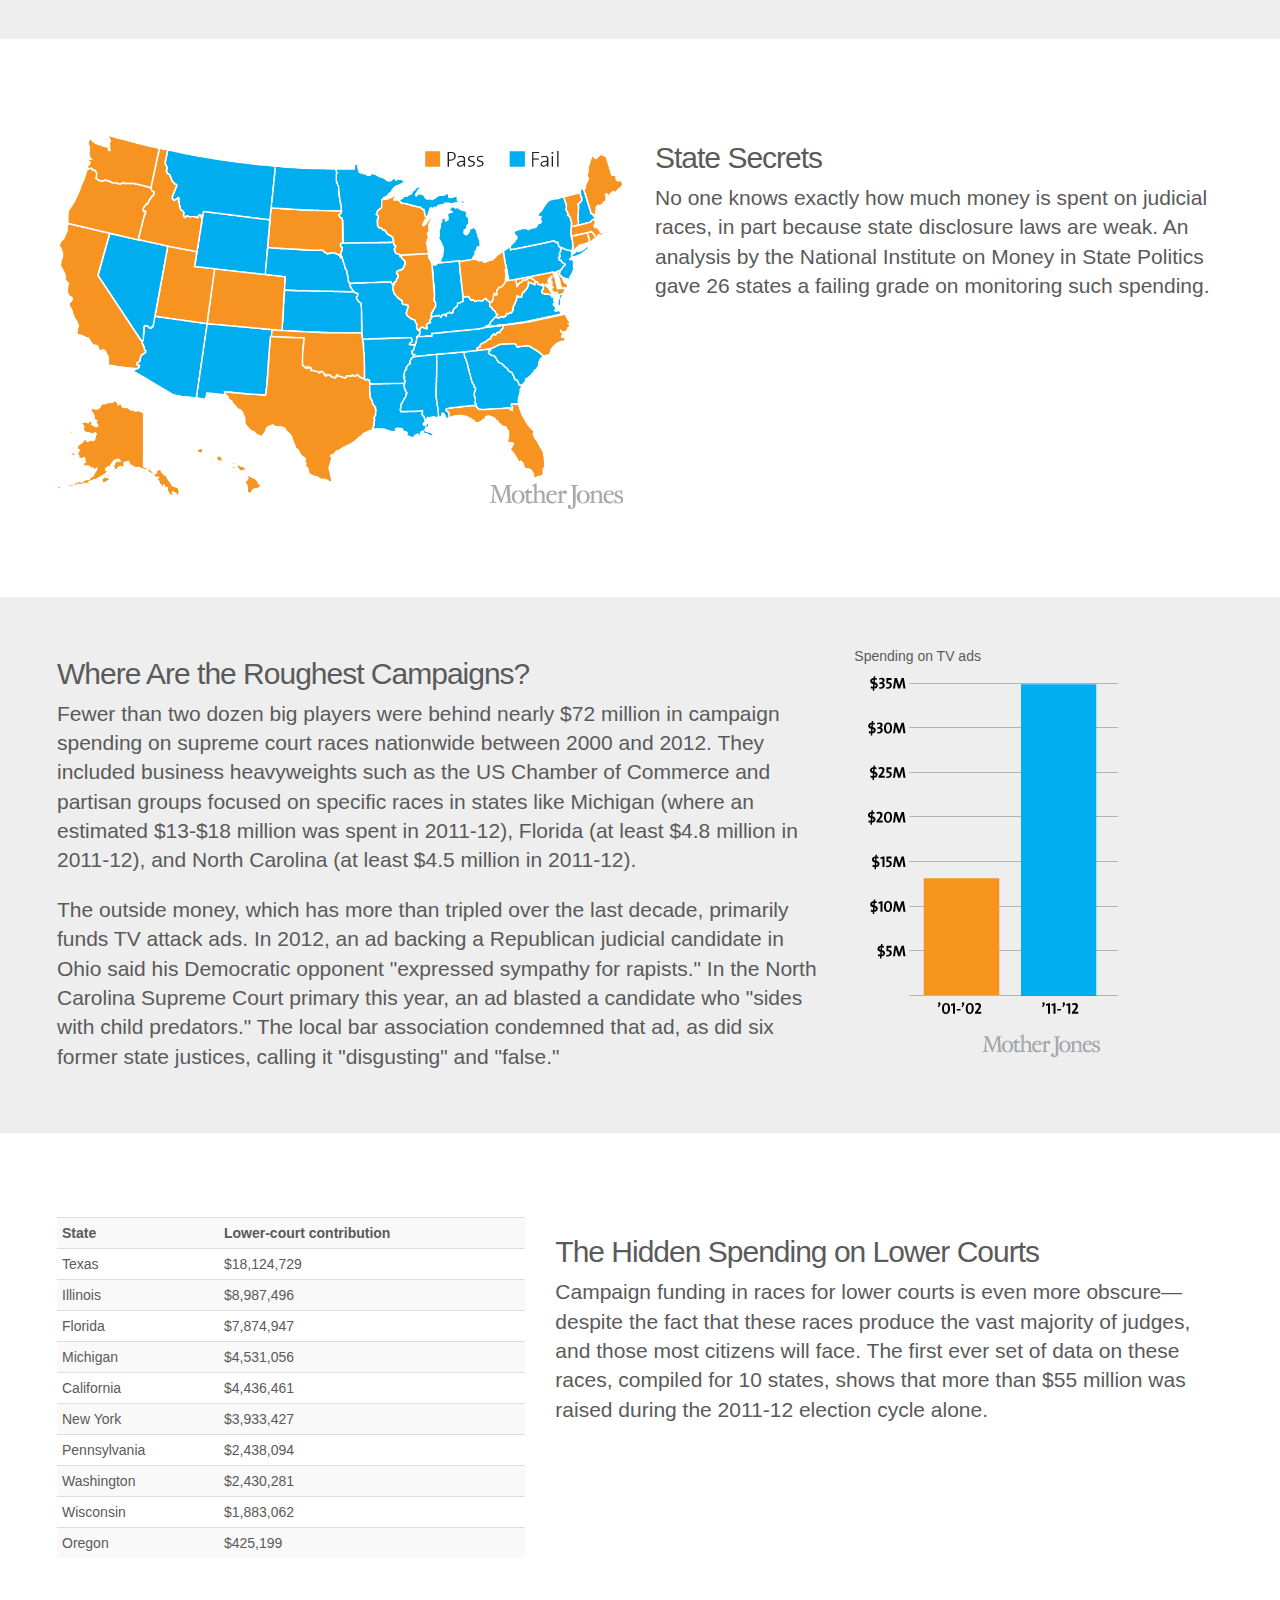
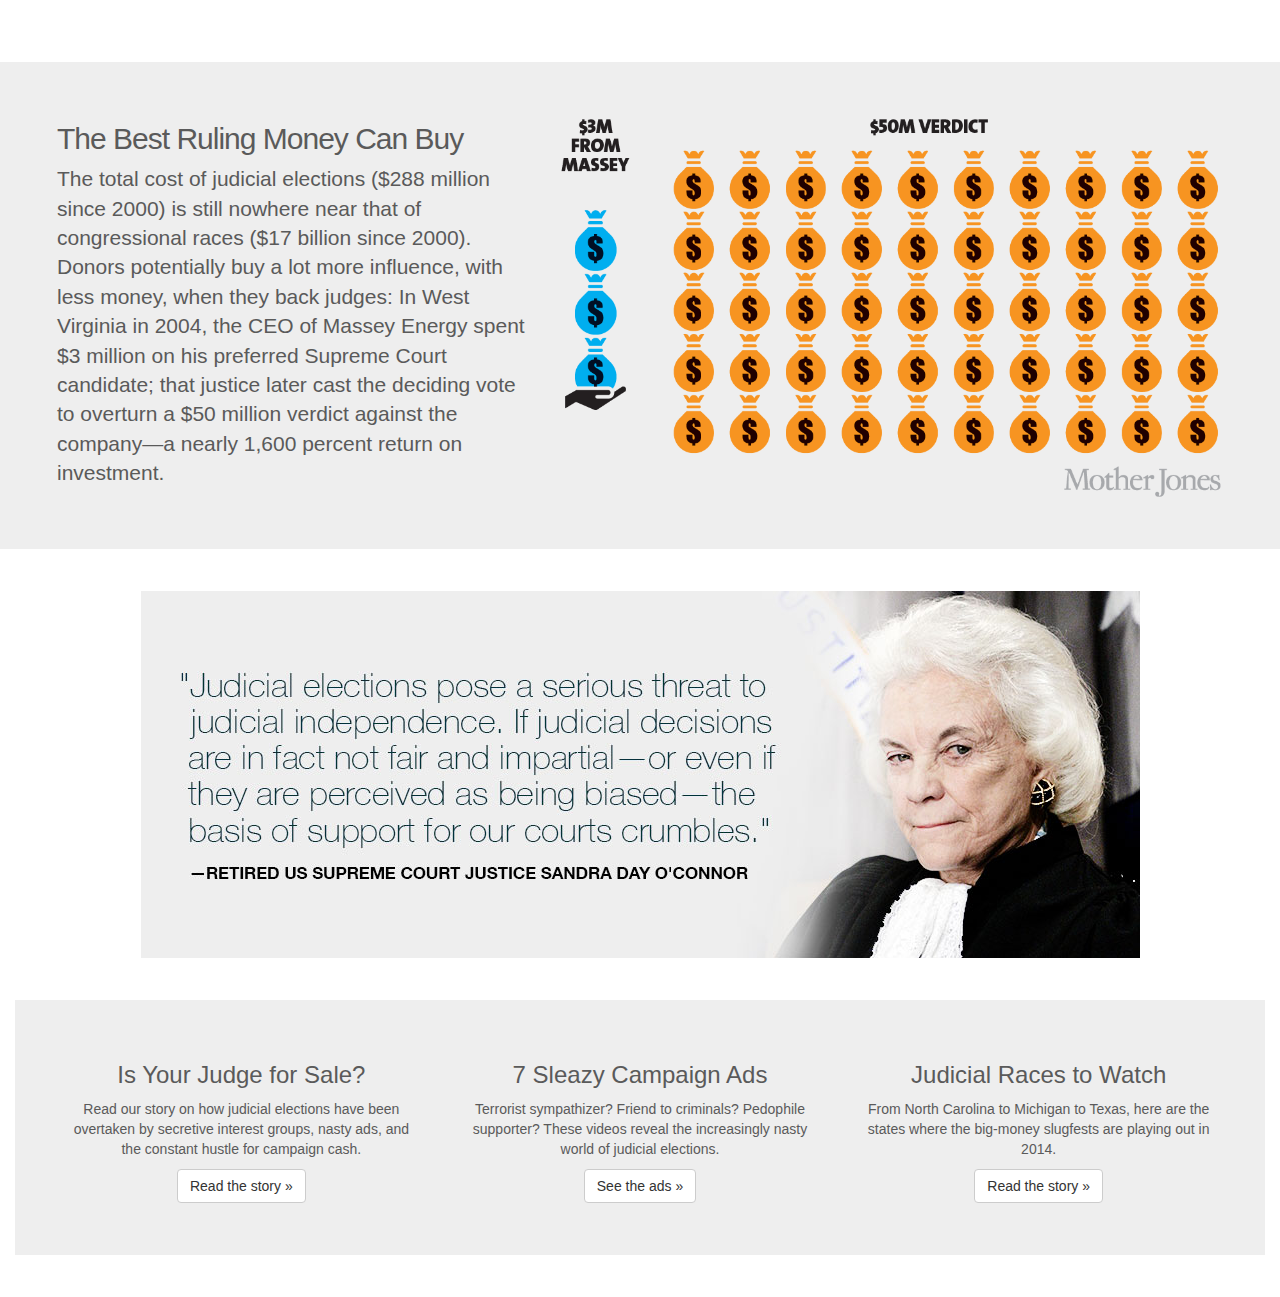
==== commit d15034a6: "added related items" ====
--- a/index.html
+++ b/index.html
@@ -128,19 +128,19 @@
 <section class="readmore">
 <div class="row">
 <div class="col-sm-4">
-<h3>Nasty attack ads</h3>
-<p>Donec sed odio dui. Etiam porta sem malesuada magna mollis euismod. Nullam id dolor id nibh ultricies vehicula ut id elit. Morbi leo risus, porta ac consectetur ac, vestibulum at eros. Praesent commodo cursus magna.</p>
-<p><a class="btn btn-default" href="#" role="button">See the ads &raquo;</a></p>
+<h3>Is Your Judge for Sale?</h3>
+<p>Read our story on how judicial elections have been overtaken by secretive interest groups, nasty ads, and the constant hustle for campaign cash.</p>
+<p><a class="btn btn-default" href="http://www.motherjones.com/politics/2014/09/your-judge-sale" role="button">Read the story &raquo;</a></p>
 </div>
 <div class="col-sm-4">
-<h3>Super Spenders</h3>
-<p>Duis mollis, est non commodo luctus, nisi erat porttitor ligula, eget lacinia odio sem nec elit. Cras mattis consectetur purus sit amet fermentum. Fusce dapibus, tellus ac cursus commodo, tortor mauris condimentum nibh.</p>
-<p><a class="btn btn-default" href="#" role="button">Read the story &raquo;</a></p>
+<h3>7 Sleazy Campaign Ads</h3>
+<p>Terrorist sympathizer? Friend to criminals? Pedophile supporter? These videos reveal the increasingly nasty world of judicial elections.</p>
+<p><a class="btn btn-default" href="http://www.motherjones.com/politics/2014/05/videos-sleazy-attack-ads-judicial-elections-dark-money" role="button">See the ads &raquo;</a></p>
 </div>
 <div class="col-sm-4">
-<h3>Mainbar</h3>
-<p>Donec sed odio dui. Cras justo odio, dapibus ac facilisis in, egestas eget quam. Vestibulum id ligula porta felis euismod semper. Fusce dapibus, tellus ac cursus commodo, tortor mauris condimentum nibh, ut fermentum massa justo sit amet risus.</p>
-<p><a class="btn btn-default" href="#" role="button">Read the story &raquo;</a></p>
+<h3>Judicial Races to Watch</h3>
+<p>From North Carolina to Michigan to Texas, here are the states where the big-money slugfests are playing out in 2014.</p>
+<p><a class="btn btn-default" href="http://www.motherjones.com/politics/2014/07/judicial-states-watch" role="button">Read the story &raquo;</a></p>
 </div>
 </div><!-- /.row -->
 </section><!-- READMORE -->
